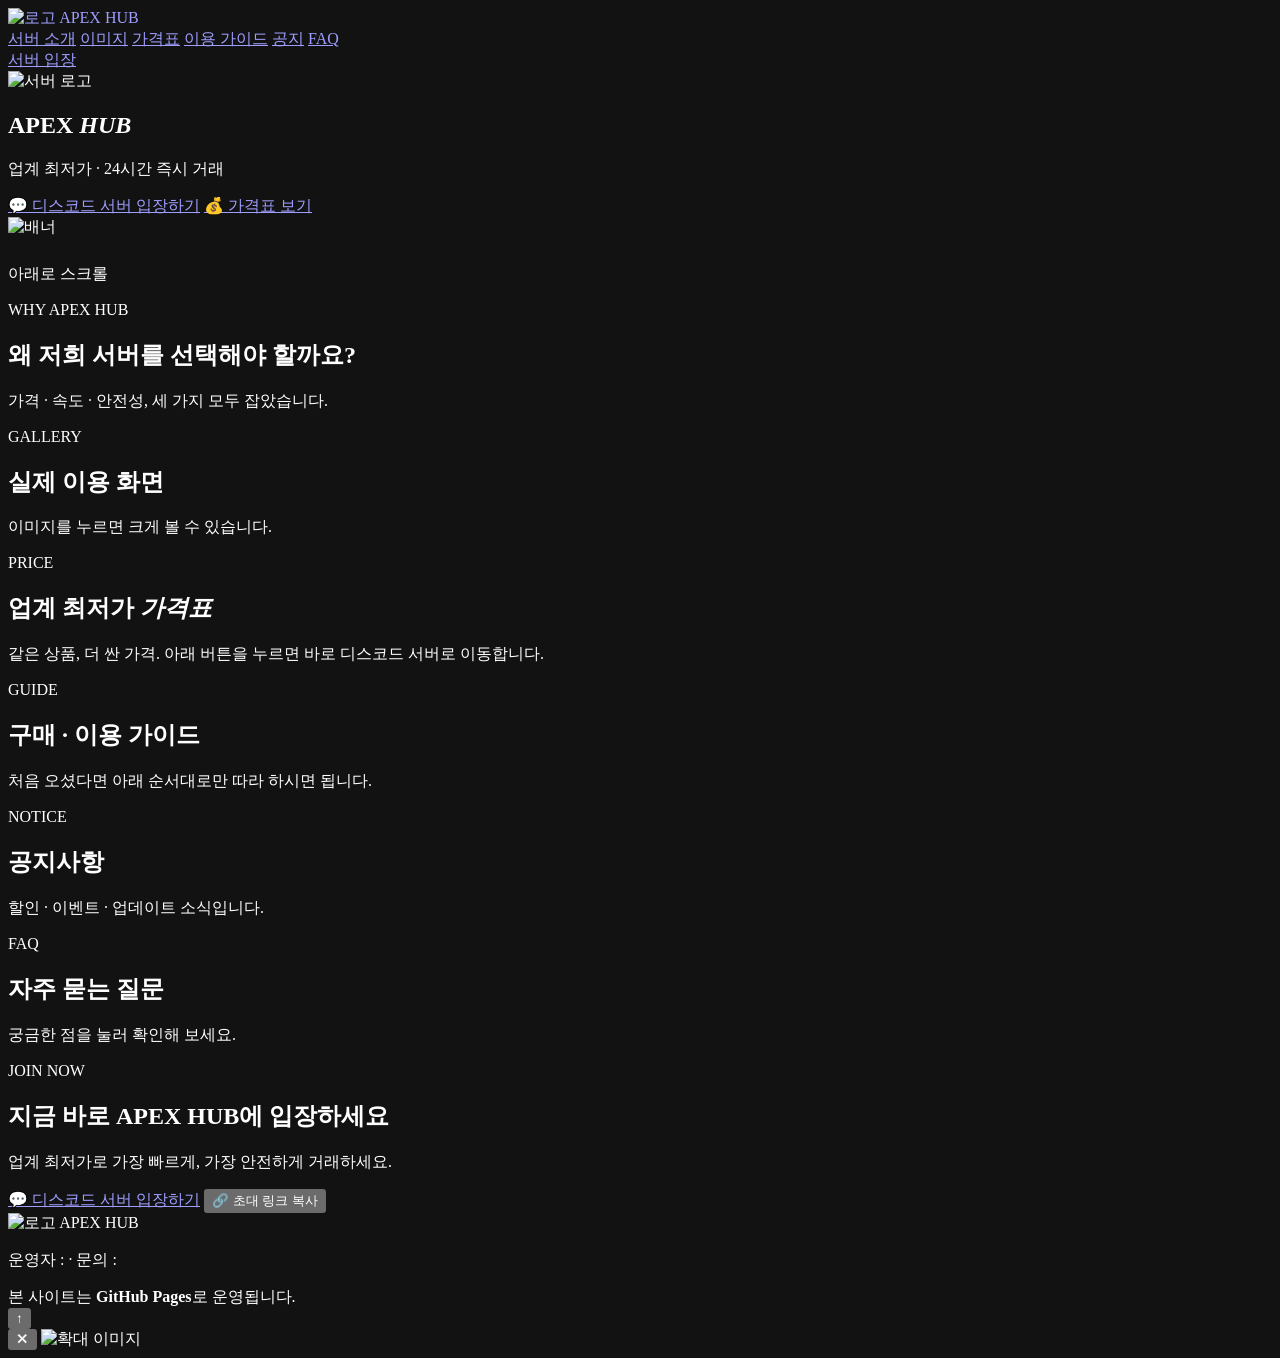
==== index.html @ 1a8aa06e "Add files via upload" ====
<!DOCTYPE html>
<html lang="ko">
<head>
<meta charset="UTF-8">
<meta name="viewport" content="width=device-width, initial-scale=1">
<title>APEX HUB | 업계 최저가 디스코드 서버</title>
<meta name="description" content="각종 게임 재화 · 난코 대전장 · OTT 판매. 업계 최저가, 24시간 즉시 거래. 지금 디스코드 서버로 입장하세요.">
<meta name="theme-color" content="#04050a">
<meta name="color-scheme" content="dark">

<!-- 카카오톡 / 디스코드 등에 링크를 붙였을 때 보이는 미리보기 -->
<meta property="og:type" content="website">
<meta property="og:title" content="APEX HUB | 업계 최저가 디스코드 서버">
<meta property="og:description" content="각종 게임 재화 · 난코 대전장 · OTT 판매. 업계 최저가, 24시간 즉시 거래.">
<meta property="og:image" content="assets/images/banner.svg">
<meta name="twitter:card" content="summary_large_image">

<link rel="icon" href="assets/images/logo.svg" type="image/svg+xml">

<!-- 한글 폰트 (Pretendard) + 숫자용 폰트 (Outfit) -->
<link rel="stylesheet" href="https://cdn.jsdelivr.net/gh/orioncactus/pretendard@v1.3.9/dist/web/variable/pretendardvariable-dynamic-subset.min.css">
<link rel="preconnect" href="https://fonts.googleapis.com">
<link rel="preconnect" href="https://fonts.gstatic.com" crossorigin>
<link href="https://fonts.googleapis.com/css2?family=Outfit:wght@300;400;600;800;900&display=swap" rel="stylesheet">

<link rel="stylesheet" href="assets/css/style.css">
</head>
<body>

<!-- 스크롤 진행 바 -->
<div id="progress"></div>

<!-- ── 상단 내비게이션 ───────────────────────────────────────────────── -->
<header class="nav">
  <div class="wrap nav__inner">
    <a class="nav__logo" href="#home" style="text-decoration:none">
      <img data-brand-logo src="assets/images/logo.svg" alt="로고">
      <span data-brand-name>APEX HUB</span>
    </a>
    <nav class="nav__links">
      <a href="#about">서버 소개</a>
      <a href="#gallery">이미지</a>
      <a href="#price">가격표</a>
      <a href="#guide">이용 가이드</a>
      <a href="#notice">공지</a>
      <a href="#faq">FAQ</a>
    </nav>
    <a class="btn btn--primary nav__cta" data-invite href="#">서버 입장</a>
  </div>
</header>

<!-- ── HERO ─────────────────────────────────────────────────────────── -->
<section class="hero" id="home" data-hero>
  <div class="wrap">
    <img class="hero__logo" data-brand-logo src="assets/images/logo.svg" alt="서버 로고">

    <h1 data-hero-title>APEX <em>HUB</em></h1>
    <p class="hero__tag" data-hero-tag>업계 최저가 · 24시간 즉시 거래</p>
    <p class="hero__desc" data-hero-desc></p>

    <div class="hero__actions">
      <a class="btn btn--primary btn--lg" data-invite href="#">💬 디스코드 서버 입장하기</a>
      <a class="btn btn--ghost btn--lg" href="#price">💰 가격표 보기</a>
    </div>

    <div class="hero__meta" data-hero-meta></div>

    <div class="hero__banner" data-hero-banner>
      <img src="assets/images/banner.svg" alt="배너">
    </div>

    <div class="wrap" data-hero-widget style="margin-top:26px"></div>

    <p class="scroll-hint">아래로 스크롤<span></span></p>
  </div>
</section>

<!-- ── 통계 ─────────────────────────────────────────────────────────── -->
<section style="padding-top:0">
  <div class="wrap">
    <div class="stats" data-stats></div>
  </div>
</section>

<!-- ── 서버 소개 / 자랑거리 ──────────────────────────────────────────── -->
<section id="about">
  <div class="wrap">
    <div class="sec-head sec-head--center reveal">
      <span class="eyebrow">WHY APEX HUB</span>
      <h2 class="sec-title">왜 저희 서버를 선택해야 할까요?</h2>
      <p class="sec-sub">가격 · 속도 · 안전성, 세 가지 모두 잡았습니다.</p>
    </div>
    <div class="grid-3" data-features></div>
  </div>
</section>

<!-- ── 이미지 갤러리 ────────────────────────────────────────────────── -->
<section id="gallery">
  <div class="wrap">
    <div class="sec-head sec-head--center reveal">
      <span class="eyebrow">GALLERY</span>
      <h2 class="sec-title">실제 이용 화면</h2>
      <p class="sec-sub">이미지를 누르면 크게 볼 수 있습니다.</p>
    </div>
    <div class="gallery" data-gallery></div>
  </div>
</section>

<!-- ── 가격표 ───────────────────────────────────────────────────────── -->
<section id="price">
  <div class="wrap">
    <div class="sec-head sec-head--center reveal">
      <span class="eyebrow">PRICE</span>
      <h2 class="sec-title">업계 최저가 <em>가격표</em></h2>
      <p class="sec-sub">같은 상품, 더 싼 가격. 아래 버튼을 누르면 바로 디스코드 서버로 이동합니다.</p>
    </div>
    <div class="price-grid" data-pricing></div>
    <p class="price-note" data-price-note></p>
  </div>
</section>

<!-- ── 이용 가이드 ──────────────────────────────────────────────────── -->
<section id="guide">
  <div class="wrap">
    <div class="sec-head sec-head--center reveal">
      <span class="eyebrow">GUIDE</span>
      <h2 class="sec-title">구매 · 이용 가이드</h2>
      <p class="sec-sub">처음 오셨다면 아래 순서대로만 따라 하시면 됩니다.</p>
    </div>
    <div class="timeline" data-guide></div>
  </div>
</section>

<!-- ── 공지사항 ─────────────────────────────────────────────────────── -->
<section id="notice">
  <div class="wrap">
    <div class="sec-head reveal">
      <span class="eyebrow">NOTICE</span>
      <h2 class="sec-title">공지사항</h2>
      <p class="sec-sub">할인 · 이벤트 · 업데이트 소식입니다.</p>
    </div>
    <div class="notice-list" data-notices></div>
  </div>
</section>

<!-- ── FAQ ──────────────────────────────────────────────────────────── -->
<section id="faq">
  <div class="wrap">
    <div class="sec-head sec-head--center reveal">
      <span class="eyebrow">FAQ</span>
      <h2 class="sec-title">자주 묻는 질문</h2>
      <p class="sec-sub">궁금한 점을 눌러 확인해 보세요.</p>
    </div>
    <div class="faq" data-faq style="max-width:840px;margin:0 auto"></div>
  </div>
</section>

<!-- ── 마지막 CTA ───────────────────────────────────────────────────── -->
<section style="padding-top:0">
  <div class="wrap">
    <div class="cta reveal">
      <span class="eyebrow">JOIN NOW</span>
      <h2>지금 바로 APEX HUB에 입장하세요</h2>
      <p>업계 최저가로 가장 빠르게, 가장 안전하게 거래하세요.</p>
      <div class="cta__actions">
        <a class="btn btn--primary btn--lg" data-invite href="#">💬 디스코드 서버 입장하기</a>
        <button class="btn btn--ghost btn--lg" type="button" data-copy-invite>🔗 초대 링크 복사</button>
      </div>
    </div>
  </div>
</section>

<!-- ── 푸터 ─────────────────────────────────────────────────────────── -->
<footer class="footer">
  <div class="wrap">
    <div class="footer__top">
      <div>
        <div class="footer__brand">
          <img data-brand-logo src="assets/images/logo.svg" alt="로고">
          <span data-foot-name>APEX HUB</span>
        </div>
        <p class="footer__desc" data-foot-desc></p>
        <p class="footer__desc" style="margin-top:10px">
          운영자 : <span data-foot-owner></span> · 문의 : <span data-foot-contact></span>
        </p>
      </div>
      <div class="footer__links" data-foot-links></div>
    </div>
    <div class="footer__bottom">
      <span data-foot-copy></span>
      <span>본 사이트는 <b>GitHub Pages</b>로 운영됩니다.</span>
    </div>
  </div>
</footer>

<!-- 맨 위로 -->
<button id="toTop" type="button" aria-label="맨 위로">↑</button>

<!-- 이미지 확대 -->
<div class="lightbox" id="lightbox">
  <button class="lightbox__close" type="button" aria-label="닫기">✕</button>
  <img src="" alt="확대 이미지">
</div>

<!-- 설정 파일 → 렌더링 스크립트 순서로 로드 (순서 중요!) -->
<script src="config.js"></script>
<script src="assets/js/app.js"></script>

</body>
</html>
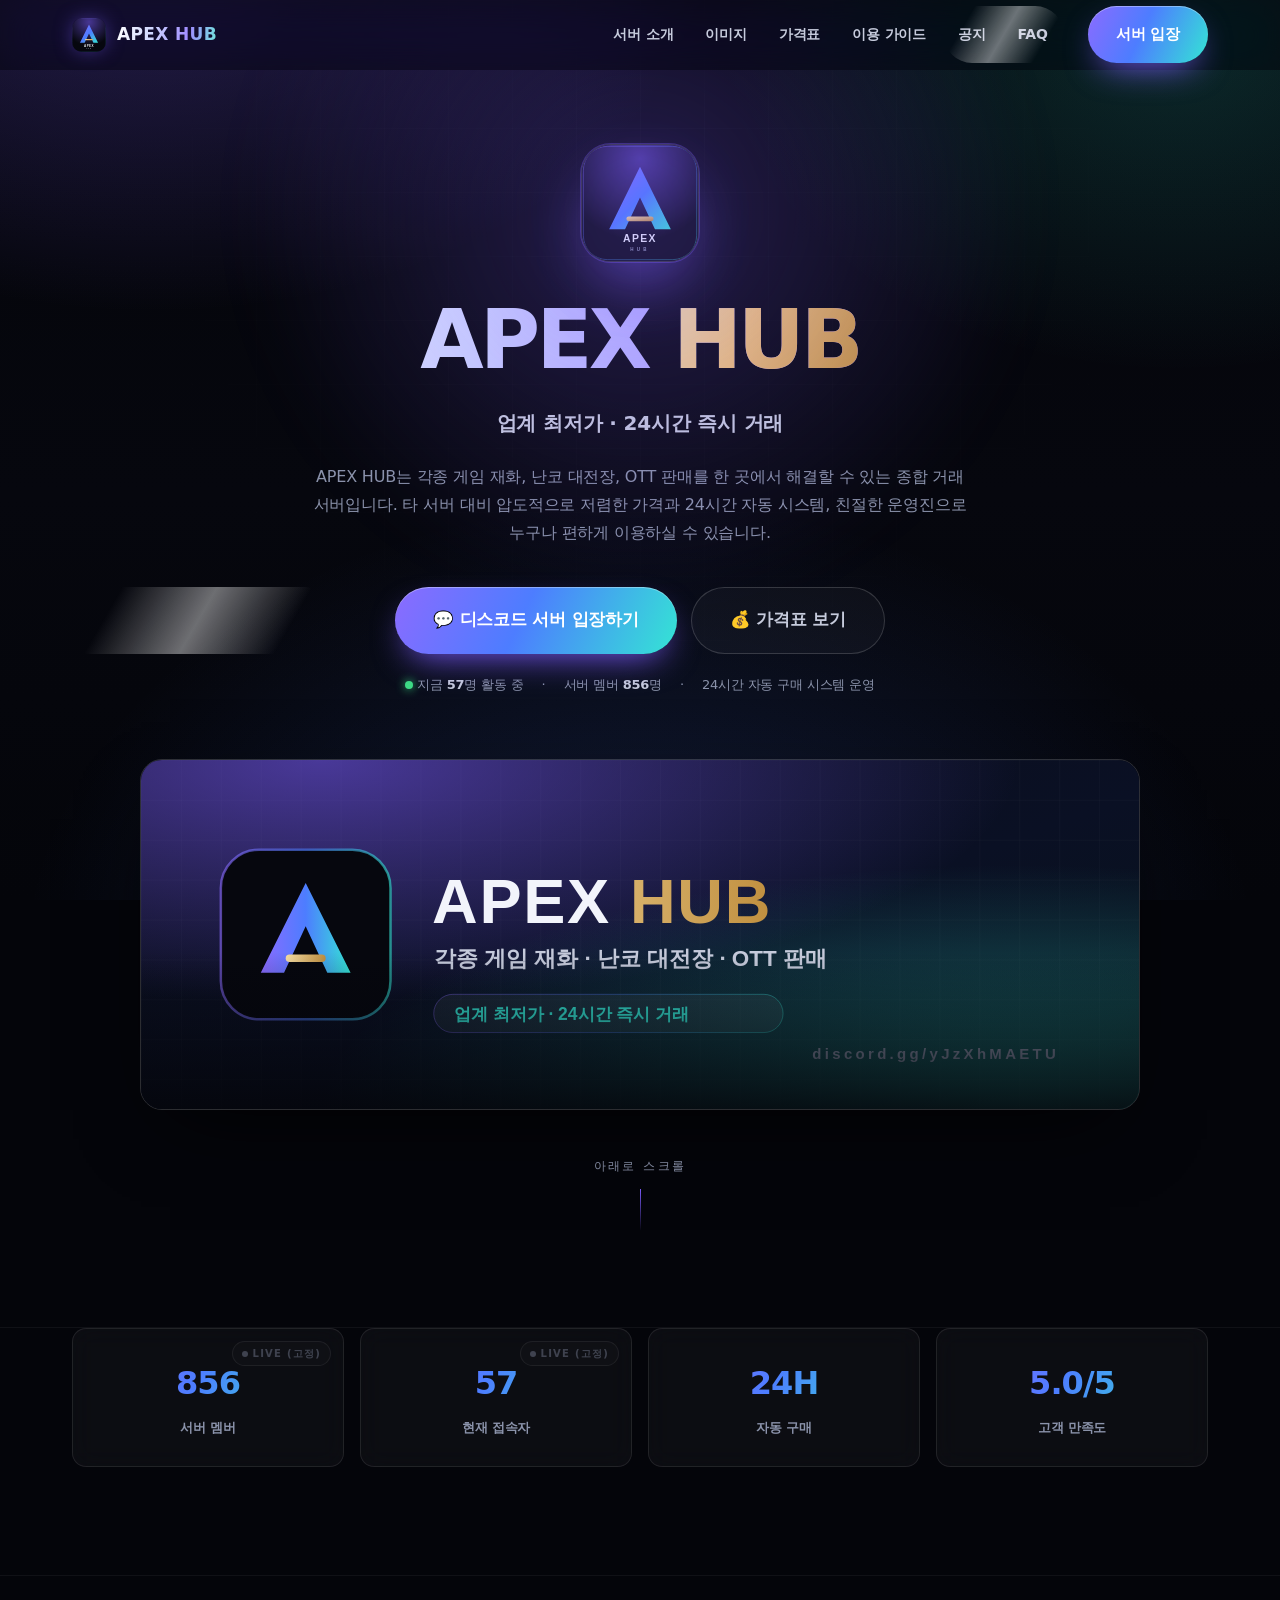
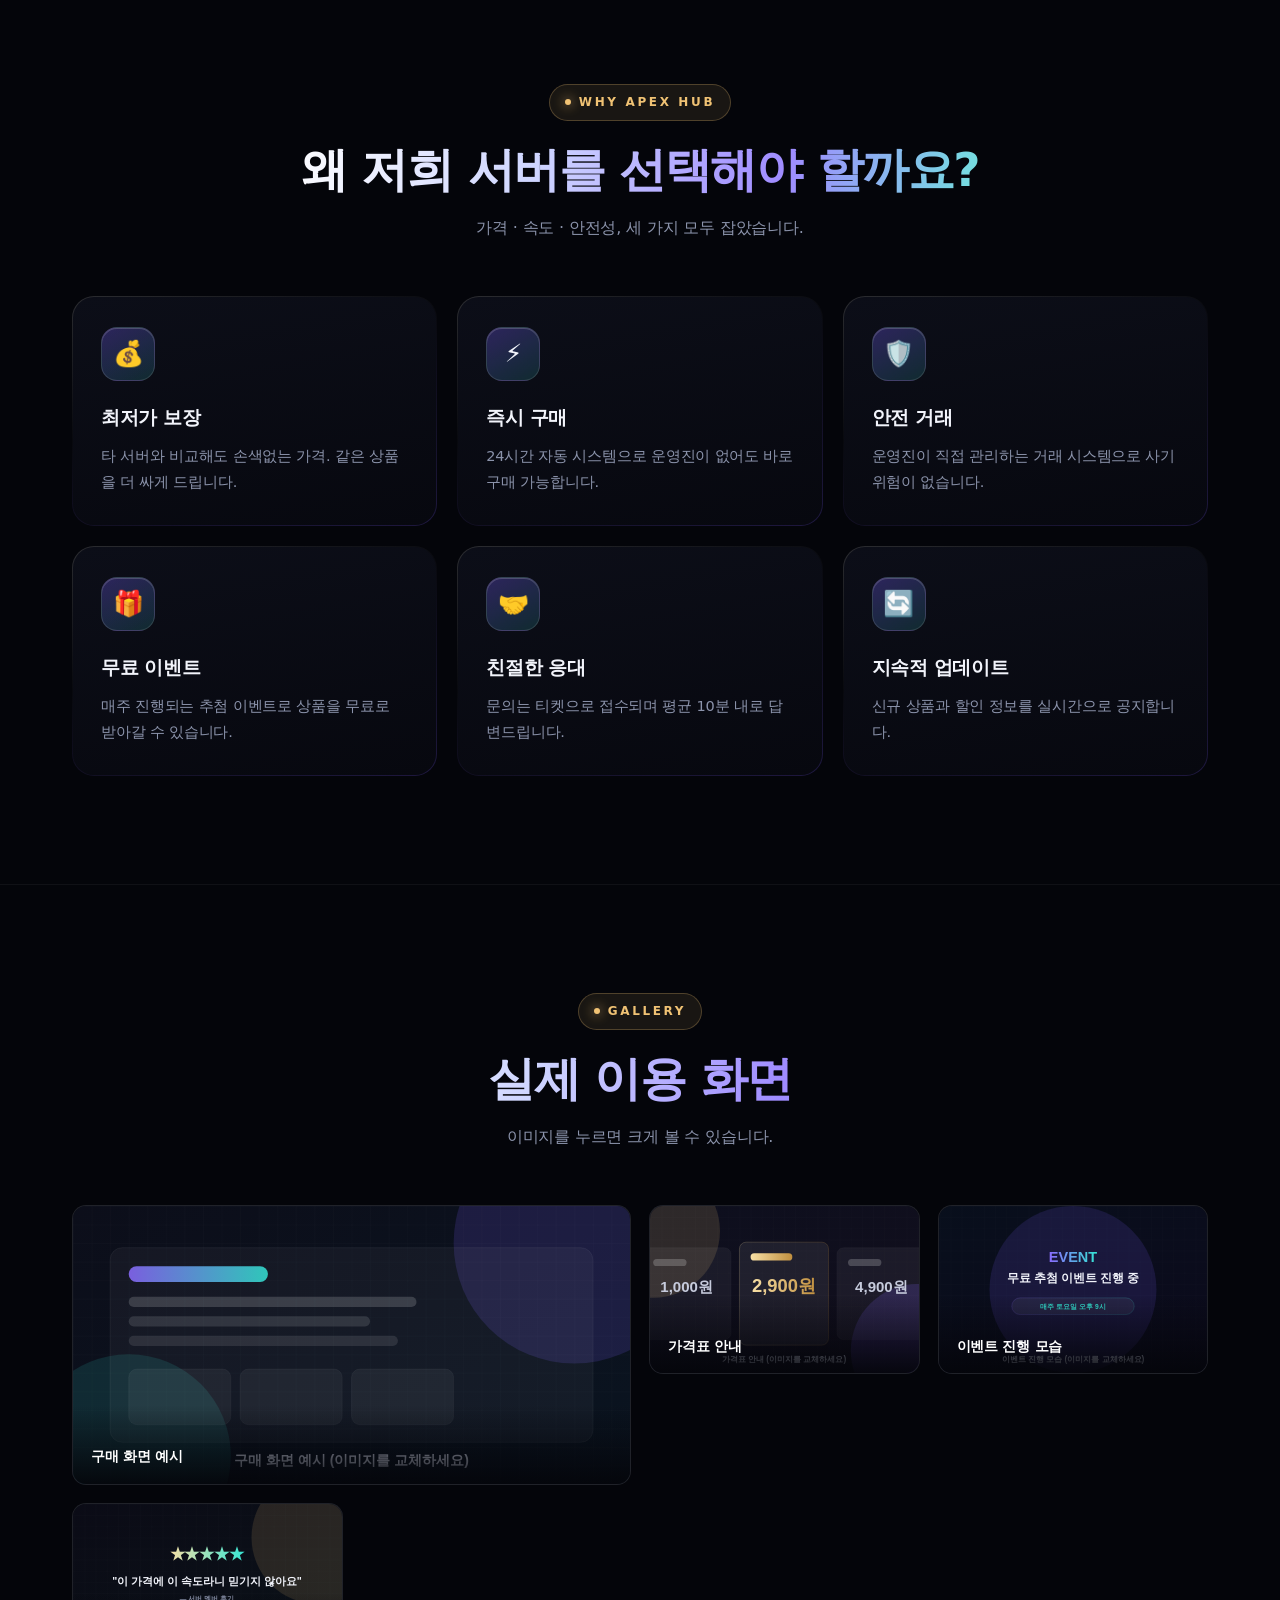
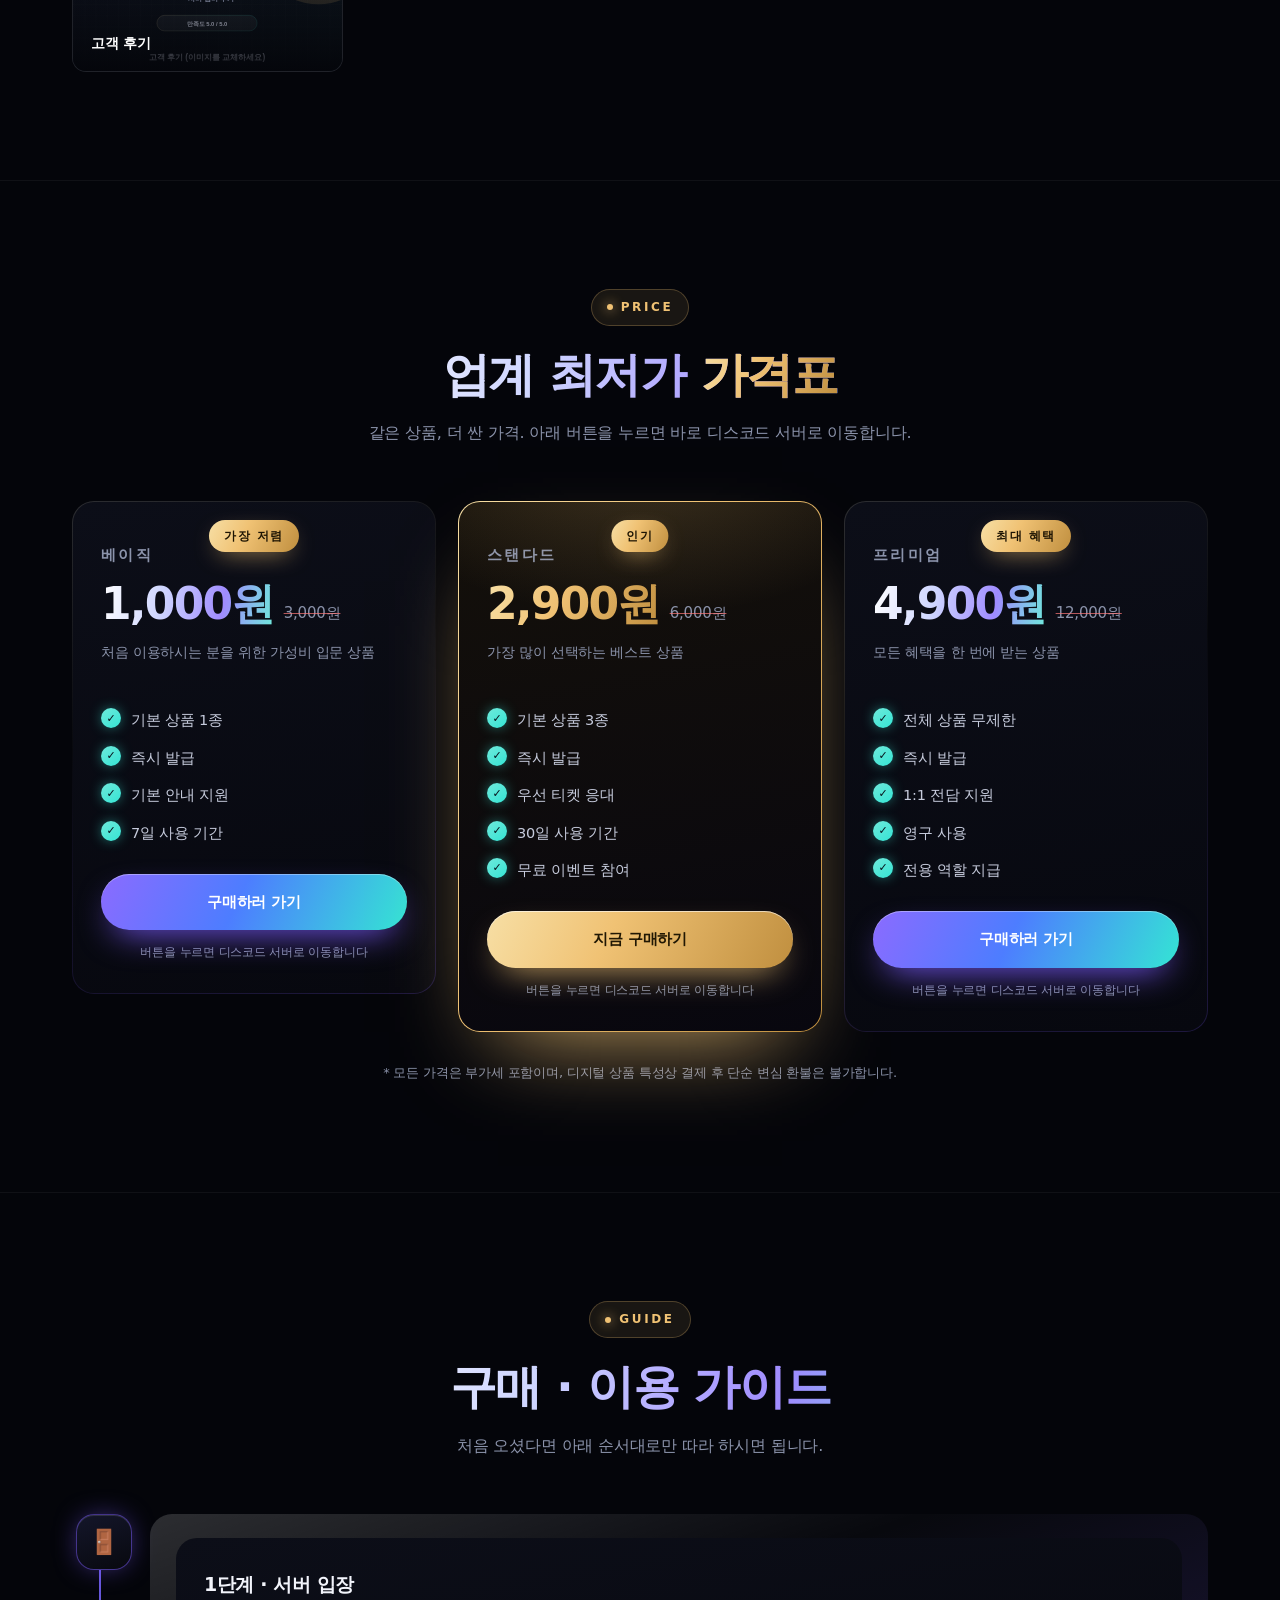
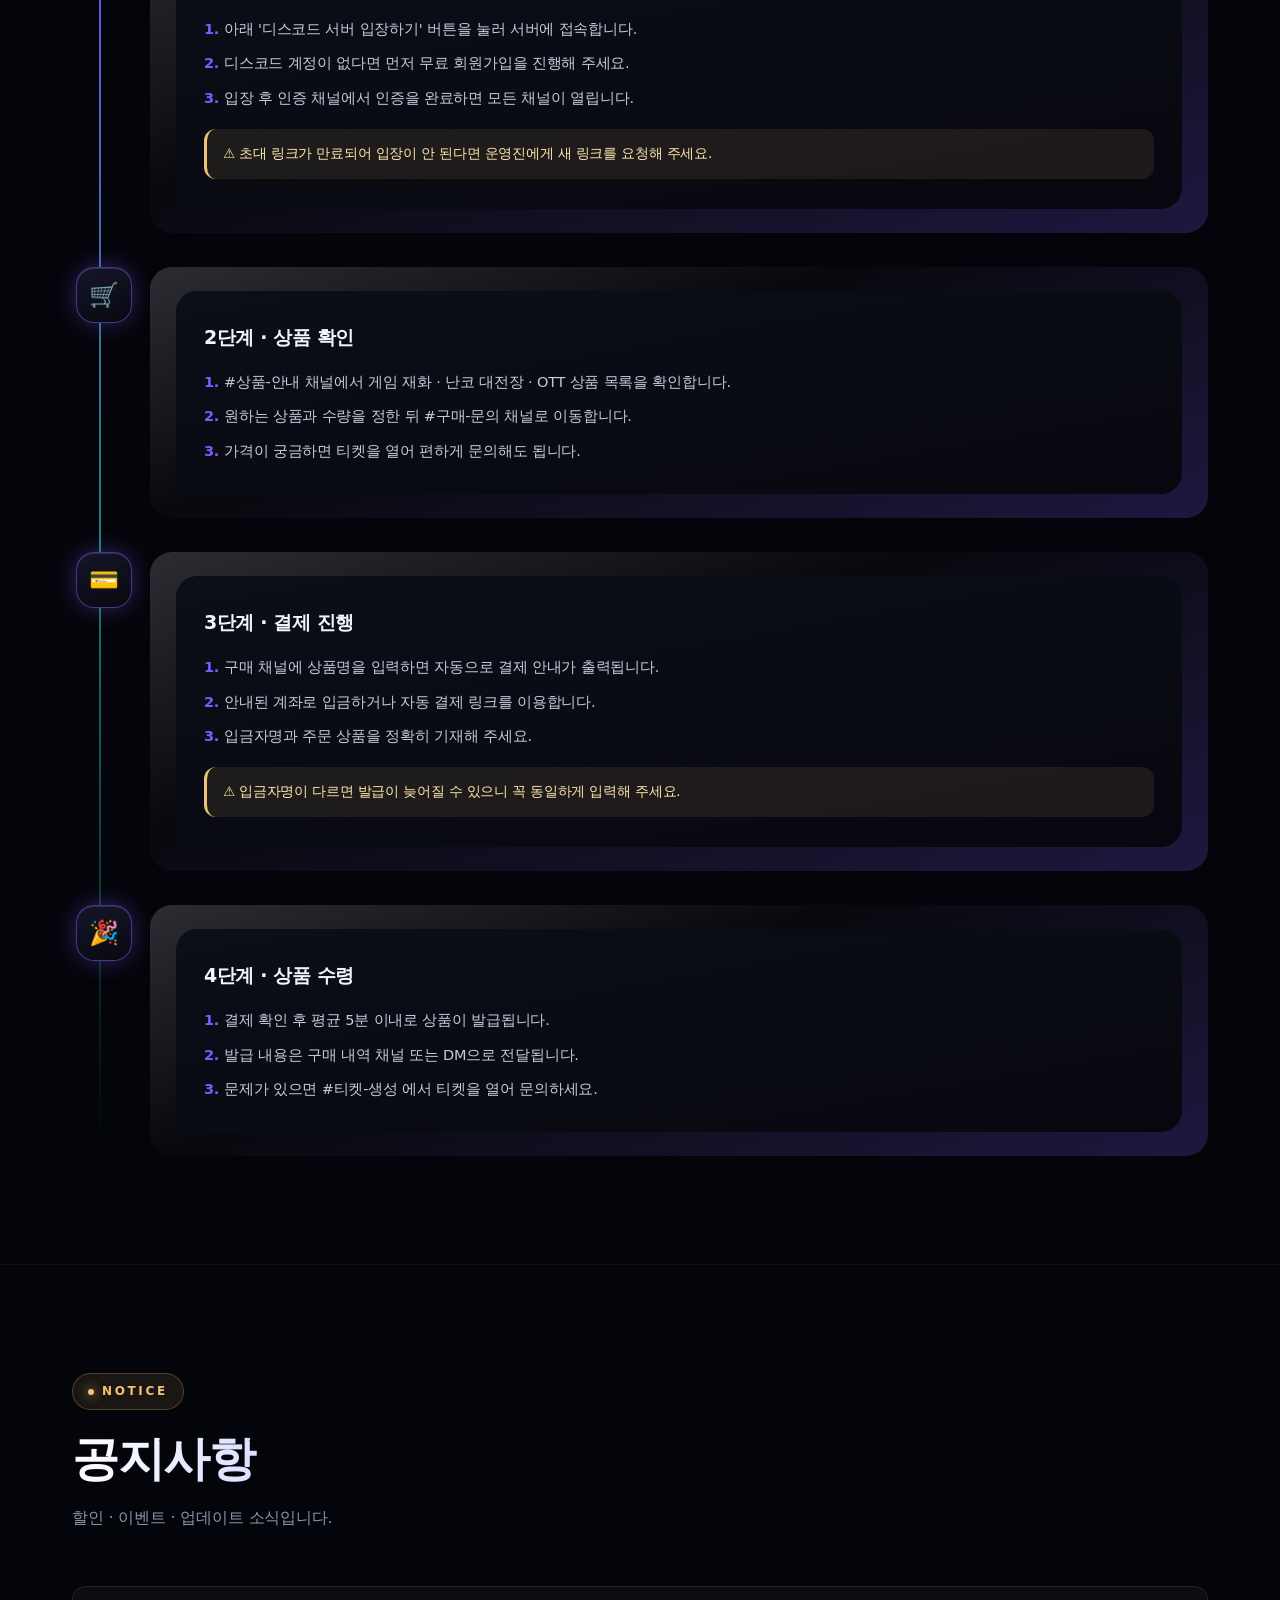
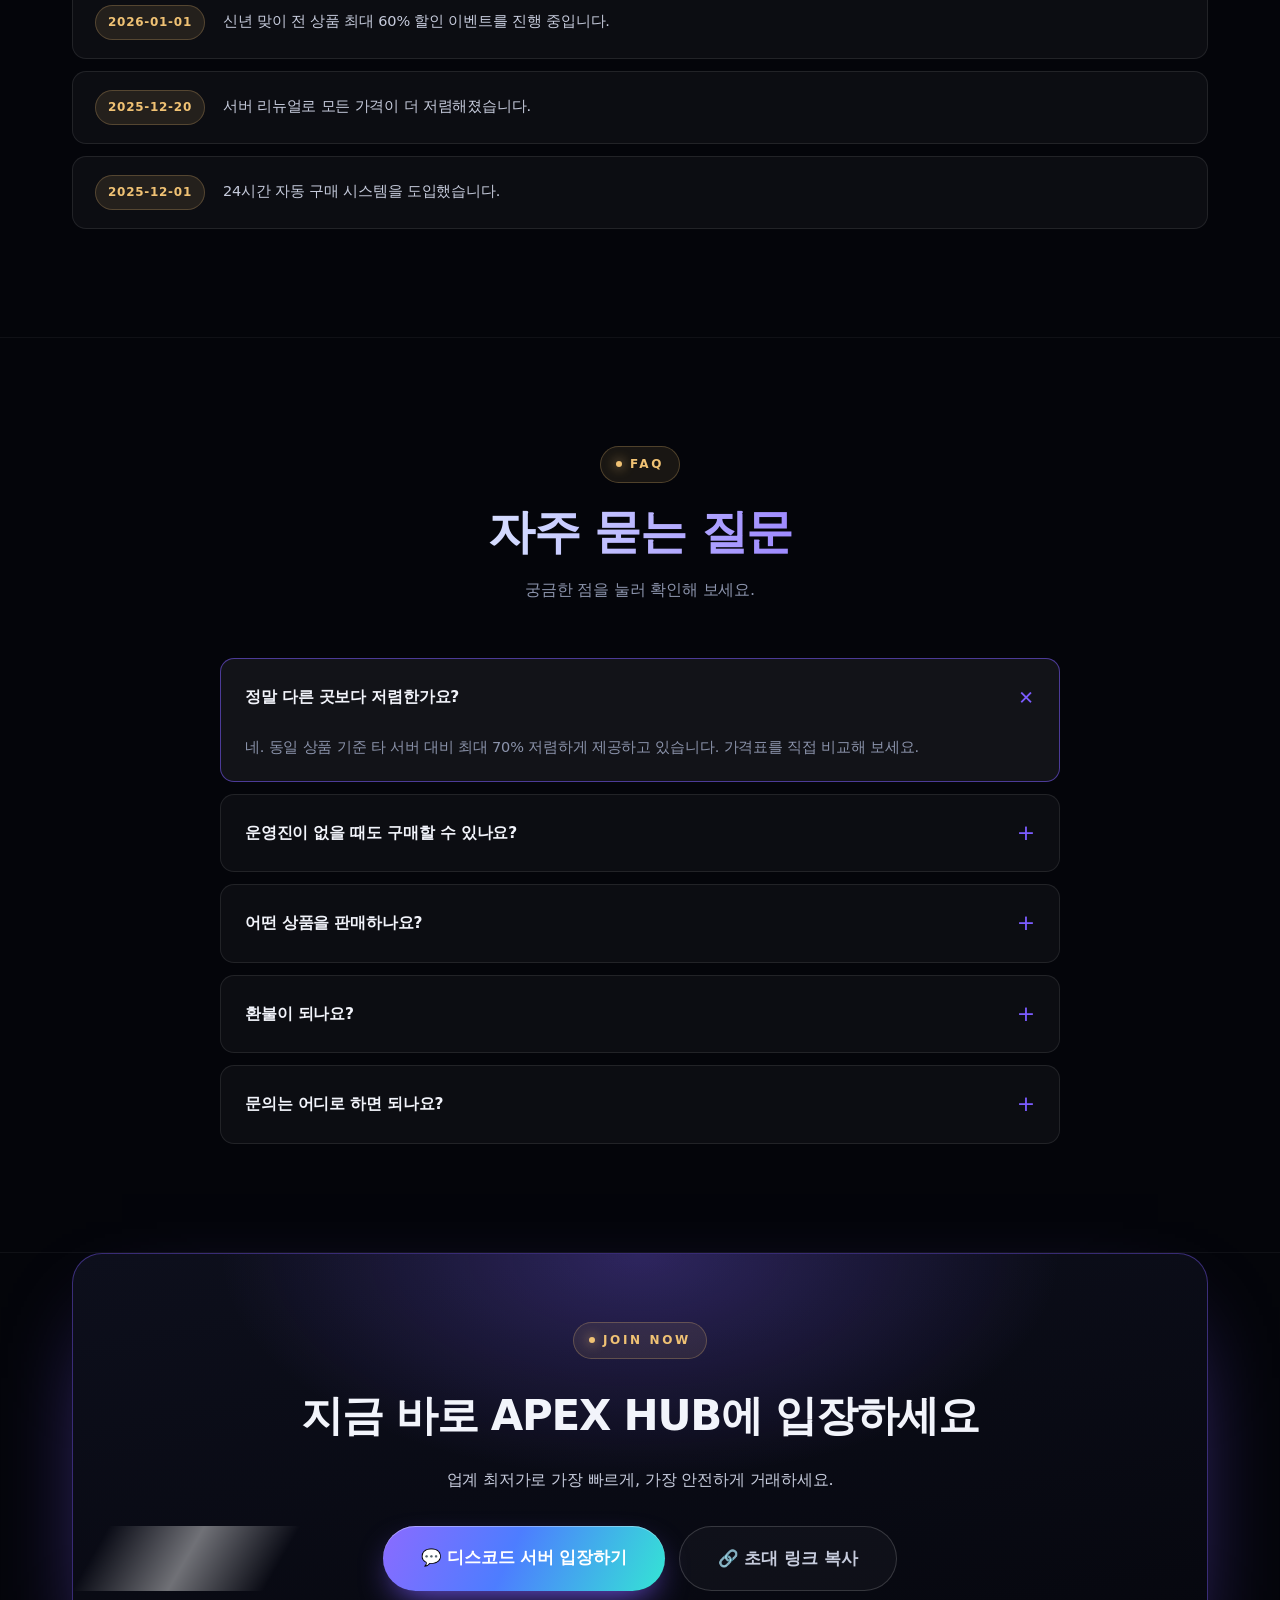
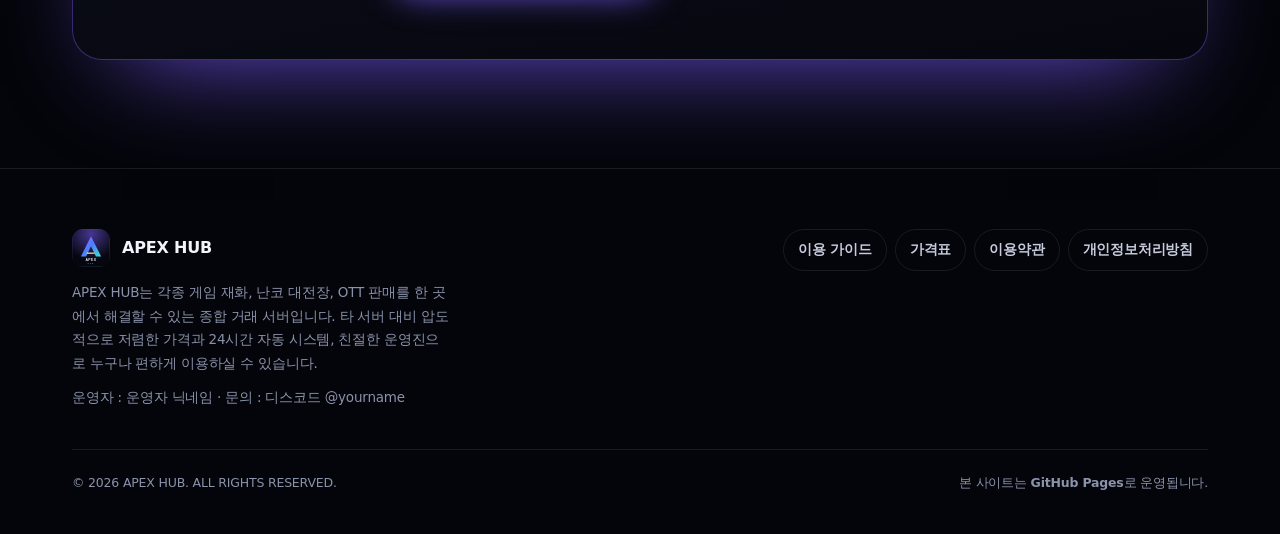
==== commit fdda2d9c: "사이트 전체 재업로드 (assets 폴더 포함)" ====
--- a/index.html
+++ b/index.html
@@ -1,210 +1,245 @@
-<!DOCTYPE html>
-<html lang="ko">
-<head>
-<meta charset="UTF-8">
-<meta name="viewport" content="width=device-width, initial-scale=1">
-<title>APEX HUB | 업계 최저가 디스코드 서버</title>
-<meta name="description" content="각종 게임 재화 · 난코 대전장 · OTT 판매. 업계 최저가, 24시간 즉시 거래. 지금 디스코드 서버로 입장하세요.">
-<meta name="theme-color" content="#04050a">
-<meta name="color-scheme" content="dark">
-
-<!-- 카카오톡 / 디스코드 등에 링크를 붙였을 때 보이는 미리보기 -->
-<meta property="og:type" content="website">
-<meta property="og:title" content="APEX HUB | 업계 최저가 디스코드 서버">
-<meta property="og:description" content="각종 게임 재화 · 난코 대전장 · OTT 판매. 업계 최저가, 24시간 즉시 거래.">
-<meta property="og:image" content="assets/images/banner.svg">
-<meta name="twitter:card" content="summary_large_image">
-
-<link rel="icon" href="assets/images/logo.svg" type="image/svg+xml">
-
-<!-- 한글 폰트 (Pretendard) + 숫자용 폰트 (Outfit) -->
-<link rel="stylesheet" href="https://cdn.jsdelivr.net/gh/orioncactus/pretendard@v1.3.9/dist/web/variable/pretendardvariable-dynamic-subset.min.css">
-<link rel="preconnect" href="https://fonts.googleapis.com">
-<link rel="preconnect" href="https://fonts.gstatic.com" crossorigin>
-<link href="https://fonts.googleapis.com/css2?family=Outfit:wght@300;400;600;800;900&display=swap" rel="stylesheet">
-
-<link rel="stylesheet" href="assets/css/style.css">
-</head>
-<body>
-
-<!-- 스크롤 진행 바 -->
-<div id="progress"></div>
-
-<!-- ── 상단 내비게이션 ───────────────────────────────────────────────── -->
-<header class="nav">
-  <div class="wrap nav__inner">
-    <a class="nav__logo" href="#home" style="text-decoration:none">
-      <img data-brand-logo src="assets/images/logo.svg" alt="로고">
-      <span data-brand-name>APEX HUB</span>
-    </a>
-    <nav class="nav__links">
-      <a href="#about">서버 소개</a>
-      <a href="#gallery">이미지</a>
-      <a href="#price">가격표</a>
-      <a href="#guide">이용 가이드</a>
-      <a href="#notice">공지</a>
-      <a href="#faq">FAQ</a>
-    </nav>
-    <a class="btn btn--primary nav__cta" data-invite href="#">서버 입장</a>
-  </div>
-</header>
-
-<!-- ── HERO ─────────────────────────────────────────────────────────── -->
-<section class="hero" id="home" data-hero>
-  <div class="wrap">
-    <img class="hero__logo" data-brand-logo src="assets/images/logo.svg" alt="서버 로고">
-
-    <h1 data-hero-title>APEX <em>HUB</em></h1>
-    <p class="hero__tag" data-hero-tag>업계 최저가 · 24시간 즉시 거래</p>
-    <p class="hero__desc" data-hero-desc></p>
-
-    <div class="hero__actions">
-      <a class="btn btn--primary btn--lg" data-invite href="#">💬 디스코드 서버 입장하기</a>
-      <a class="btn btn--ghost btn--lg" href="#price">💰 가격표 보기</a>
-    </div>
-
-    <div class="hero__meta" data-hero-meta></div>
-
-    <div class="hero__banner" data-hero-banner>
-      <img src="assets/images/banner.svg" alt="배너">
-    </div>
-
-    <div class="wrap" data-hero-widget style="margin-top:26px"></div>
-
-    <p class="scroll-hint">아래로 스크롤<span></span></p>
-  </div>
-</section>
-
-<!-- ── 통계 ─────────────────────────────────────────────────────────── -->
-<section style="padding-top:0">
-  <div class="wrap">
-    <div class="stats" data-stats></div>
-  </div>
-</section>
-
-<!-- ── 서버 소개 / 자랑거리 ──────────────────────────────────────────── -->
-<section id="about">
-  <div class="wrap">
-    <div class="sec-head sec-head--center reveal">
-      <span class="eyebrow">WHY APEX HUB</span>
-      <h2 class="sec-title">왜 저희 서버를 선택해야 할까요?</h2>
-      <p class="sec-sub">가격 · 속도 · 안전성, 세 가지 모두 잡았습니다.</p>
-    </div>
-    <div class="grid-3" data-features></div>
-  </div>
-</section>
-
-<!-- ── 이미지 갤러리 ────────────────────────────────────────────────── -->
-<section id="gallery">
-  <div class="wrap">
-    <div class="sec-head sec-head--center reveal">
-      <span class="eyebrow">GALLERY</span>
-      <h2 class="sec-title">실제 이용 화면</h2>
-      <p class="sec-sub">이미지를 누르면 크게 볼 수 있습니다.</p>
-    </div>
-    <div class="gallery" data-gallery></div>
-  </div>
-</section>
-
-<!-- ── 가격표 ───────────────────────────────────────────────────────── -->
-<section id="price">
-  <div class="wrap">
-    <div class="sec-head sec-head--center reveal">
-      <span class="eyebrow">PRICE</span>
-      <h2 class="sec-title">업계 최저가 <em>가격표</em></h2>
-      <p class="sec-sub">같은 상품, 더 싼 가격. 아래 버튼을 누르면 바로 디스코드 서버로 이동합니다.</p>
-    </div>
-    <div class="price-grid" data-pricing></div>
-    <p class="price-note" data-price-note></p>
-  </div>
-</section>
-
-<!-- ── 이용 가이드 ──────────────────────────────────────────────────── -->
-<section id="guide">
-  <div class="wrap">
-    <div class="sec-head sec-head--center reveal">
-      <span class="eyebrow">GUIDE</span>
-      <h2 class="sec-title">구매 · 이용 가이드</h2>
-      <p class="sec-sub">처음 오셨다면 아래 순서대로만 따라 하시면 됩니다.</p>
-    </div>
-    <div class="timeline" data-guide></div>
-  </div>
-</section>
-
-<!-- ── 공지사항 ─────────────────────────────────────────────────────── -->
-<section id="notice">
-  <div class="wrap">
-    <div class="sec-head reveal">
-      <span class="eyebrow">NOTICE</span>
-      <h2 class="sec-title">공지사항</h2>
-      <p class="sec-sub">할인 · 이벤트 · 업데이트 소식입니다.</p>
-    </div>
-    <div class="notice-list" data-notices></div>
-  </div>
-</section>
-
-<!-- ── FAQ ──────────────────────────────────────────────────────────── -->
-<section id="faq">
-  <div class="wrap">
-    <div class="sec-head sec-head--center reveal">
-      <span class="eyebrow">FAQ</span>
-      <h2 class="sec-title">자주 묻는 질문</h2>
-      <p class="sec-sub">궁금한 점을 눌러 확인해 보세요.</p>
-    </div>
-    <div class="faq" data-faq style="max-width:840px;margin:0 auto"></div>
-  </div>
-</section>
-
-<!-- ── 마지막 CTA ───────────────────────────────────────────────────── -->
-<section style="padding-top:0">
-  <div class="wrap">
-    <div class="cta reveal">
-      <span class="eyebrow">JOIN NOW</span>
-      <h2>지금 바로 APEX HUB에 입장하세요</h2>
-      <p>업계 최저가로 가장 빠르게, 가장 안전하게 거래하세요.</p>
-      <div class="cta__actions">
-        <a class="btn btn--primary btn--lg" data-invite href="#">💬 디스코드 서버 입장하기</a>
-        <button class="btn btn--ghost btn--lg" type="button" data-copy-invite>🔗 초대 링크 복사</button>
-      </div>
-    </div>
-  </div>
-</section>
-
-<!-- ── 푸터 ─────────────────────────────────────────────────────────── -->
-<footer class="footer">
-  <div class="wrap">
-    <div class="footer__top">
-      <div>
-        <div class="footer__brand">
-          <img data-brand-logo src="assets/images/logo.svg" alt="로고">
-          <span data-foot-name>APEX HUB</span>
-        </div>
-        <p class="footer__desc" data-foot-desc></p>
-        <p class="footer__desc" style="margin-top:10px">
-          운영자 : <span data-foot-owner></span> · 문의 : <span data-foot-contact></span>
-        </p>
-      </div>
-      <div class="footer__links" data-foot-links></div>
-    </div>
-    <div class="footer__bottom">
-      <span data-foot-copy></span>
-      <span>본 사이트는 <b>GitHub Pages</b>로 운영됩니다.</span>
-    </div>
-  </div>
-</footer>
-
-<!-- 맨 위로 -->
-<button id="toTop" type="button" aria-label="맨 위로">↑</button>
-
-<!-- 이미지 확대 -->
-<div class="lightbox" id="lightbox">
-  <button class="lightbox__close" type="button" aria-label="닫기">✕</button>
-  <img src="" alt="확대 이미지">
-</div>
-
-<!-- 설정 파일 → 렌더링 스크립트 순서로 로드 (순서 중요!) -->
-<script src="config.js"></script>
-<script src="assets/js/app.js"></script>
-
-</body>
-</html>
+<!DOCTYPE html>
+<html lang="ko">
+<head>
+<meta charset="UTF-8">
+<meta name="viewport" content="width=device-width, initial-scale=1">
+<title>APEX HUB | 업계 최저가 디스코드 서버</title>
+<meta name="description" content="각종 게임 재화 · 난코 대전장 · OTT 판매. 업계 최저가, 24시간 즉시 거래. 지금 디스코드 서버로 입장하세요.">
+<meta name="theme-color" content="#04050a">
+<meta name="color-scheme" content="dark">
+
+<!-- 카카오톡 / 디스코드 등에 링크를 붙였을 때 보이는 미리보기 -->
+<meta property="og:type" content="website">
+<meta property="og:title" content="APEX HUB | 업계 최저가 디스코드 서버">
+<meta property="og:description" content="각종 게임 재화 · 난코 대전장 · OTT 판매. 업계 최저가, 24시간 즉시 거래.">
+<meta property="og:image" content="assets/images/banner.svg">
+<meta name="twitter:card" content="summary_large_image">
+
+<link rel="icon" href="assets/images/logo.svg" type="image/svg+xml">
+
+<!-- 한글 폰트 (Pretendard) + 숫자용 폰트 (Outfit) -->
+<link rel="stylesheet" href="https://cdn.jsdelivr.net/gh/orioncactus/pretendard@v1.3.9/dist/web/variable/pretendardvariable-dynamic-subset.min.css">
+<link rel="preconnect" href="https://fonts.googleapis.com">
+<link rel="preconnect" href="https://fonts.gstatic.com" crossorigin>
+<link href="https://fonts.googleapis.com/css2?family=Outfit:wght@300;400;600;800;900&display=swap" rel="stylesheet">
+
+<link rel="stylesheet" href="assets/css/style.css">
+</head>
+<body>
+
+<!-- 스크롤 진행 바 -->
+<div id="progress"></div>
+
+<!-- ── 상단 내비게이션 ───────────────────────────────────────────────── -->
+<header class="nav">
+  <div class="wrap nav__inner">
+    <a class="nav__logo" href="#home" style="text-decoration:none">
+      <img data-brand-logo src="assets/images/logo.svg" alt="로고">
+      <span data-brand-name>APEX HUB</span>
+    </a>
+    <nav class="nav__links">
+      <a href="#about">서버 소개</a>
+      <a href="#gallery">이미지</a>
+      <a href="#price">가격표</a>
+      <a href="#guide">이용 가이드</a>
+      <a href="#notice">공지</a>
+      <a href="#faq">FAQ</a>
+    </nav>
+    <a class="btn btn--primary nav__cta" data-invite href="#">서버 입장</a>
+  </div>
+</header>
+
+<!-- ── HERO ─────────────────────────────────────────────────────────── -->
+<section class="hero" id="home" data-hero>
+  <div class="wrap">
+    <img class="hero__logo" data-brand-logo src="assets/images/logo.svg" alt="서버 로고">
+
+    <h1 data-hero-title>APEX <em>HUB</em></h1>
+    <p class="hero__tag" data-hero-tag>업계 최저가 · 24시간 즉시 거래</p>
+    <p class="hero__desc" data-hero-desc></p>
+
+    <div class="hero__actions">
+      <a class="btn btn--primary btn--lg" data-invite href="#">💬 디스코드 서버 입장하기</a>
+      <a class="btn btn--ghost btn--lg" href="#price">💰 가격표 보기</a>
+    </div>
+
+    <div class="hero__meta" data-hero-meta></div>
+
+    <div class="hero__banner" data-hero-banner>
+      <img src="assets/images/banner.svg" alt="배너">
+    </div>
+
+    <div class="wrap" data-hero-widget style="margin-top:26px"></div>
+
+    <p class="scroll-hint">아래로 스크롤<span></span></p>
+  </div>
+</section>
+
+<!-- ── 통계 ─────────────────────────────────────────────────────────── -->
+<section style="padding-top:0">
+  <div class="wrap">
+    <div class="stats" data-stats></div>
+  </div>
+</section>
+
+<!-- ── 서버 소개 / 자랑거리 ──────────────────────────────────────────── -->
+<section id="about">
+  <div class="wrap">
+    <div class="sec-head sec-head--center reveal">
+      <span class="eyebrow">WHY APEX HUB</span>
+      <h2 class="sec-title">왜 저희 서버를 선택해야 할까요?</h2>
+      <p class="sec-sub">가격 · 속도 · 안전성, 세 가지 모두 잡았습니다.</p>
+    </div>
+    <div class="grid-3" data-features></div>
+  </div>
+</section>
+
+<!-- ── 이미지 갤러리 ────────────────────────────────────────────────── -->
+<section id="gallery">
+  <div class="wrap">
+    <div class="sec-head sec-head--center reveal">
+      <span class="eyebrow">GALLERY</span>
+      <h2 class="sec-title">실제 이용 화면</h2>
+      <p class="sec-sub">이미지를 누르면 크게 볼 수 있습니다.</p>
+    </div>
+    <div class="gallery" data-gallery></div>
+  </div>
+</section>
+
+<!-- ── 가격표 ───────────────────────────────────────────────────────── -->
+<section id="price">
+  <div class="wrap">
+    <div class="sec-head sec-head--center reveal">
+      <span class="eyebrow">PRICE</span>
+      <h2 class="sec-title">업계 최저가 <em>가격표</em></h2>
+      <p class="sec-sub">같은 상품, 더 싼 가격. 아래 버튼을 누르면 바로 디스코드 서버로 이동합니다.</p>
+    </div>
+    <div class="price-grid" data-pricing></div>
+    <p class="price-note" data-price-note></p>
+  </div>
+</section>
+
+<!-- ── 이용 가이드 ──────────────────────────────────────────────────── -->
+<section id="guide">
+  <div class="wrap">
+    <div class="sec-head sec-head--center reveal">
+      <span class="eyebrow">GUIDE</span>
+      <h2 class="sec-title">구매 · 이용 가이드</h2>
+      <p class="sec-sub">처음 오셨다면 아래 순서대로만 따라 하시면 됩니다.</p>
+    </div>
+    <div class="timeline" data-guide></div>
+  </div>
+</section>
+
+<!-- ── 공지사항 ─────────────────────────────────────────────────────── -->
+<section id="notice">
+  <div class="wrap">
+    <div class="sec-head reveal">
+      <span class="eyebrow">NOTICE</span>
+      <h2 class="sec-title">공지사항</h2>
+      <p class="sec-sub">할인 · 이벤트 · 업데이트 소식입니다.</p>
+    </div>
+    <div class="notice-list" data-notices></div>
+  </div>
+</section>
+
+<!-- ── FAQ ──────────────────────────────────────────────────────────── -->
+<section id="faq">
+  <div class="wrap">
+    <div class="sec-head sec-head--center reveal">
+      <span class="eyebrow">FAQ</span>
+      <h2 class="sec-title">자주 묻는 질문</h2>
+      <p class="sec-sub">궁금한 점을 눌러 확인해 보세요.</p>
+    </div>
+    <div class="faq" data-faq style="max-width:840px;margin:0 auto"></div>
+  </div>
+</section>
+
+<!-- ── 마지막 CTA ───────────────────────────────────────────────────── -->
+<section style="padding-top:0">
+  <div class="wrap">
+    <div class="cta reveal">
+      <span class="eyebrow">JOIN NOW</span>
+      <h2>지금 바로 APEX HUB에 입장하세요</h2>
+      <p>업계 최저가로 가장 빠르게, 가장 안전하게 거래하세요.</p>
+      <div class="cta__actions">
+        <a class="btn btn--primary btn--lg" data-invite href="#">💬 디스코드 서버 입장하기</a>
+        <button class="btn btn--ghost btn--lg" type="button" data-copy-invite>🔗 초대 링크 복사</button>
+      </div>
+    </div>
+  </div>
+</section>
+
+<!-- ── 푸터 ─────────────────────────────────────────────────────────── -->
+<footer class="footer">
+  <div class="wrap">
+    <div class="footer__top">
+      <div>
+        <div class="footer__brand">
+          <img data-brand-logo src="assets/images/logo.svg" alt="로고">
+          <span data-foot-name>APEX HUB</span>
+        </div>
+        <p class="footer__desc" data-foot-desc></p>
+        <p class="footer__desc" style="margin-top:10px">
+          운영자 : <span data-foot-owner></span> · 문의 : <span data-foot-contact></span>
+        </p>
+      </div>
+      <div class="footer__links" data-foot-links></div>
+    </div>
+    <div class="footer__bottom">
+      <span data-foot-copy></span>
+      <span>본 사이트는 <b>GitHub Pages</b>로 운영됩니다.</span>
+    </div>
+  </div>
+</footer>
+
+<!-- 맨 위로 -->
+<button id="toTop" type="button" aria-label="맨 위로">↑</button>
+
+<!-- 이미지 확대 -->
+<div class="lightbox" id="lightbox">
+  <button class="lightbox__close" type="button" aria-label="닫기">✕</button>
+  <img src="" alt="확대 이미지">
+</div>
+
+<!-- ── 안전장치 : assets 폴더가 업로드되지 않았을 때 원인을 알려줌 ────── -->
+<script>
+(function () {
+  window.addEventListener("load", function () {
+    setTimeout(function () {
+      var box = document.querySelector("[data-pricing], [data-doc]");
+      if (box && box.children.length > 0) return;          /* 정상 동작 중 */
+      if (document.getElementById("loadError")) return;
+
+      var d = document.createElement("div");
+      d.id = "loadError";
+      d.style.cssText = "position:fixed;inset:0;z-index:99999;display:grid;place-items:center;" +
+        "padding:24px;background:rgba(4,5,10,.97);font-family:Pretendard,system-ui,sans-serif;text-align:center";
+      d.innerHTML =
+        '<div style="max-width:580px;padding:38px 30px;border-radius:22px;' +
+        'border:1px solid rgba(255,120,120,.55);background:#140a0a;color:#fff">' +
+        '<div style="font-size:46px;margin-bottom:14px">&#9888;&#65039;</div>' +
+        '<h2 style="font-size:21px;font-weight:900;margin-bottom:14px;color:#fff">' +
+        '사이트 파일이 일부 누락되었습니다</h2>' +
+        '<p style="font-size:14px;line-height:1.9;color:#ffd9d9">' +
+        '<b style="color:#fff">assets</b> 폴더 ( css &middot; js &middot; images ) 가 ' +
+        'GitHub 에 업로드되지 않았습니다.<br>이 폴더가 없으면 <b style="color:#fff">디자인과 가격표가 표시되지 않습니다.</b>' +
+        '</p>' +
+        '<p style="margin-top:20px;font-size:13px;line-height:1.9;color:#c9b0b0">' +
+        'GitHub 저장소 &rarr; <b style="color:#fff">Add file</b> &rarr; <b style="color:#fff">Upload files</b> ' +
+        '로 들어가 <b style="color:#fff">assets 폴더를 통째로</b> 끌어다 놓으세요.<br>' +
+        '(파일 선택 버튼으로는 폴더가 안 올라갑니다 &mdash; 반드시 <b style="color:#fff">드래그</b>하세요)' +
+        '</p>' +
+        '</div>';
+      document.body.appendChild(d);
+    }, 1500);
+  });
+})();
+</script>
+
+<!-- 설정 파일 → 렌더링 스크립트 순서로 로드 (순서 중요!) -->
+<script src="config.js"></script>
+<script src="assets/js/app.js"></script>
+
+</body>
+</html>
--- a/assets/css/style.css
+++ b/assets/css/style.css
@@ -0,0 +1,510 @@
+/* ============================================================================
+ *  style.css  —  APEX HUB 홍보 사이트 전용 디자인
+ *  프리미엄 다크 테마 / 글래스모피즘 / 그라데이션 보더
+ *  (디자인만 담당하는 파일입니다. 내용은 config.js 에서 수정하세요.)
+ * ==========================================================================*/
+
+/* ── 폰트 & 변수 ───────────────────────────────────────────────────────── */
+:root {
+  --bg:          #04050a;
+  --bg-soft:     #080a12;
+  --panel:       rgba(255, 255, 255, .035);
+  --panel-2:     rgba(255, 255, 255, .06);
+  --line:        rgba(255, 255, 255, .09);
+  --line-2:      rgba(255, 255, 255, .16);
+
+  --ink:         #f2f4fb;
+  --ink-soft:    #c6cbdc;
+  --muted:       #8b93ab;
+
+  --violet:      #7c5cff;
+  --violet-2:    #4d7dff;
+  --cyan:        #34e5d4;
+  --gold:        #f0c274;
+  --gold-2:      #b98a3c;
+
+  --grad-brand:  linear-gradient(115deg, #8b6bff 0%, #4d7dff 45%, #34e5d4 100%);
+  --grad-gold:   linear-gradient(115deg, #f7dfa5 0%, #f0c274 40%, #c08f3f 100%);
+  --grad-text:   linear-gradient(100deg, #ffffff 0%, #cfd6ff 35%, #9f8bff 70%, #6fe9db 100%);
+
+  --shadow-lg:   0 30px 80px -30px rgba(0, 0, 0, .9);
+  --shadow-glow: 0 0 60px -12px rgba(124, 92, 255, .55);
+
+  --radius:      22px;
+  --radius-sm:   14px;
+  --nav-h:       70px;
+  --maxw:        1180px;
+
+  --font: "Pretendard Variable", Pretendard, "Outfit", -apple-system,
+          BlinkMacSystemFont, system-ui, "Malgun Gothic", "Apple SD Gothic Neo",
+          "Noto Sans KR", sans-serif;
+}
+
+* { margin: 0; padding: 0; box-sizing: border-box; }
+
+html { scroll-behavior: smooth; scroll-padding-top: calc(var(--nav-h) + 16px); }
+
+body {
+  font-family: var(--font);
+  background: var(--bg);
+  color: var(--ink);
+  line-height: 1.75;
+  letter-spacing: -.012em;
+  -webkit-font-smoothing: antialiased;
+  overflow-x: hidden;
+}
+
+/* 배경 : 오로라 그라데이션 + 격자 + 노이즈 */
+body::before {
+  content: "";
+  position: fixed; inset: 0; z-index: -2;
+  background:
+    radial-gradient(900px 620px at 12% -8%,  rgba(124, 92, 255, .30), transparent 62%),
+    radial-gradient(760px 560px at 92% 4%,   rgba(52, 229, 212, .16), transparent 60%),
+    radial-gradient(1000px 760px at 50% 108%, rgba(77, 125, 255, .20), transparent 62%),
+    linear-gradient(180deg, #04050a 0%, #06070e 55%, #04050a 100%);
+}
+body::after {
+  content: "";
+  position: fixed; inset: 0; z-index: -1; pointer-events: none;
+  background-image:
+    linear-gradient(rgba(255,255,255,.035) 1px, transparent 1px),
+    linear-gradient(90deg, rgba(255,255,255,.035) 1px, transparent 1px);
+  background-size: 64px 64px;
+  mask-image: radial-gradient(circle at 50% 22%, #000 0%, transparent 78%);
+  -webkit-mask-image: radial-gradient(circle at 50% 22%, #000 0%, transparent 78%);
+  opacity: .5;
+}
+
+::selection { background: rgba(124, 92, 255, .45); color: #fff; }
+
+/* 스크롤바 */
+::-webkit-scrollbar { width: 10px; }
+::-webkit-scrollbar-track { background: #06070e; }
+::-webkit-scrollbar-thumb {
+  background: linear-gradient(180deg, #5b46c9, #2f7f8f);
+  border-radius: 20px; border: 2px solid #06070e;
+}
+
+/* ── 레이아웃 ──────────────────────────────────────────────────────────── */
+.wrap { width: 100%; max-width: var(--maxw); margin: 0 auto; padding: 0 22px; }
+
+section { position: relative; padding: 108px 0; }
+section + section { border-top: 1px solid rgba(255,255,255,.05); }
+
+/* ── 스크롤 진행 바 ────────────────────────────────────────────────────── */
+#progress {
+  position: fixed; top: 0; left: 0; height: 3px; width: 0%;
+  background: var(--grad-brand); z-index: 999;
+  box-shadow: 0 0 18px rgba(124, 92, 255, .9);
+  transition: width .08s linear;
+}
+
+/* ── 상단 내비게이션 ───────────────────────────────────────────────────── */
+.nav {
+  position: fixed; top: 0; left: 0; right: 0; height: var(--nav-h); z-index: 900;
+  display: flex; align-items: center;
+  background: rgba(6, 7, 14, .55);
+  backdrop-filter: blur(18px) saturate(160%);
+  -webkit-backdrop-filter: blur(18px) saturate(160%);
+  border-bottom: 1px solid transparent;
+  transition: background .3s, border-color .3s;
+}
+.nav.is-stuck { background: rgba(5, 6, 12, .86); border-bottom-color: var(--line); }
+
+.nav__inner { display: flex; align-items: center; gap: 18px; width: 100%; }
+.nav__logo { display: flex; align-items: center; gap: 11px; font-weight: 800; font-size: 17px; letter-spacing: .02em; }
+.nav__logo img { width: 34px; height: 34px; border-radius: 10px; object-fit: cover; box-shadow: 0 0 22px -6px rgba(124,92,255,.9); }
+.nav__logo span { background: var(--grad-text); -webkit-background-clip: text; background-clip: text; color: transparent; }
+.nav__links { display: flex; gap: 4px; margin-left: auto; }
+.nav__links a {
+  color: var(--ink-soft); text-decoration: none; font-size: 14px; font-weight: 600;
+  padding: 9px 14px; border-radius: 10px; transition: .22s;
+}
+.nav__links a:hover { color: #fff; background: var(--panel-2); }
+.nav__cta { margin-left: 8px; }
+
+/* ── 버튼 ──────────────────────────────────────────────────────────────── */
+.btn {
+  --b-bg: var(--panel-2);
+  position: relative; display: inline-flex; align-items: center; justify-content: center;
+  gap: 9px; padding: 15px 28px; border: 0; cursor: pointer;
+  border-radius: 999px; font-family: inherit; font-size: 15px; font-weight: 700;
+  color: var(--ink); background: var(--b-bg); text-decoration: none;
+  transition: transform .25s cubic-bezier(.2,.8,.3,1), box-shadow .25s, filter .25s;
+  white-space: nowrap;
+}
+.btn:hover { transform: translateY(-2px); }
+.btn:active { transform: translateY(0); }
+
+.btn--primary {
+  color: #fff;
+  background: var(--grad-brand);
+  box-shadow: 0 14px 34px -12px rgba(124, 92, 255, .95), inset 0 1px 0 rgba(255,255,255,.35);
+}
+.btn--primary::after {
+  content: ""; position: absolute; inset: 0; border-radius: inherit;
+  background: linear-gradient(120deg, transparent 20%, rgba(255,255,255,.42) 50%, transparent 80%);
+  transform: translateX(-120%); transition: transform .7s ease;
+}
+.btn--primary:hover::after { transform: translateX(120%); }
+.btn--primary:hover { box-shadow: 0 20px 46px -12px rgba(124, 92, 255, 1); }
+
+.btn--gold {
+  color: #201703;
+  background: var(--grad-gold);
+  box-shadow: 0 14px 34px -14px rgba(240, 194, 116, .9), inset 0 1px 0 rgba(255,255,255,.6);
+}
+.btn--ghost { border: 1px solid var(--line-2); background: rgba(255,255,255,.03); color: var(--ink-soft); }
+.btn--ghost:hover { color: #fff; border-color: rgba(124,92,255,.7); background: rgba(124,92,255,.12); }
+.btn--lg { padding: 18px 38px; font-size: 16.5px; }
+.btn--block { width: 100%; }
+
+/* ── 섹션 공통 헤더 ────────────────────────────────────────────────────── */
+.eyebrow {
+  display: inline-flex; align-items: center; gap: 8px;
+  font-size: 12px; font-weight: 800; letter-spacing: .22em; text-transform: uppercase;
+  color: var(--gold); padding: 7px 15px; border-radius: 999px;
+  background: rgba(240, 194, 116, .09); border: 1px solid rgba(240, 194, 116, .26);
+  margin-bottom: 20px;
+}
+.eyebrow::before { content: ""; width: 6px; height: 6px; border-radius: 50%; background: var(--gold); box-shadow: 0 0 12px var(--gold); }
+
+.sec-head { max-width: 720px; margin-bottom: 54px; }
+.sec-head--center { margin-left: auto; margin-right: auto; text-align: center; }
+.sec-title {
+  font-size: clamp(30px, 4.4vw, 47px); line-height: 1.22; font-weight: 900; letter-spacing: -.03em;
+  background: var(--grad-text); -webkit-background-clip: text; background-clip: text; color: transparent;
+}
+.sec-sub { margin-top: 16px; color: var(--muted); font-size: 16px; }
+.sec-title em {
+  font-style: normal;
+  background: var(--grad-gold); -webkit-background-clip: text; background-clip: text; color: transparent;
+}
+
+/* ── HERO ──────────────────────────────────────────────────────────────── */
+.hero { padding: calc(var(--nav-h) + 74px) 0 96px; text-align: center; overflow: hidden; }
+.hero::before {
+  content: ""; position: absolute; left: 50%; top: -18%; transform: translateX(-50%);
+  width: 900px; height: 900px; border-radius: 50%; pointer-events: none;
+  background: radial-gradient(circle, rgba(124,92,255,.28), transparent 62%);
+  filter: blur(30px);
+}
+.hero__logo {
+  width: 118px; height: 118px; border-radius: 30px; object-fit: cover; margin-bottom: 26px;
+  border: 1px solid rgba(255,255,255,.18);
+  box-shadow: 0 0 0 1px rgba(124,92,255,.35), 0 30px 70px -24px rgba(124,92,255,.95);
+  animation: floaty 6s ease-in-out infinite;
+}
+@keyframes floaty { 0%,100% { transform: translateY(0) } 50% { transform: translateY(-12px) } }
+
+.hero h1 {
+  font-size: clamp(40px, 8vw, 82px); font-weight: 900; line-height: 1.06; letter-spacing: -.045em;
+  background: var(--grad-text); -webkit-background-clip: text; background-clip: text; color: transparent;
+}
+.hero h1 em {
+  font-style: normal;
+  background: var(--grad-gold); -webkit-background-clip: text; background-clip: text; color: transparent;
+}
+.hero__tag { margin-top: 22px; font-size: clamp(16px, 2vw, 20px); color: var(--ink-soft); font-weight: 600; }
+.hero__desc { margin: 22px auto 0; max-width: 660px; color: var(--muted); font-size: 16px; }
+.hero__actions { margin-top: 40px; display: flex; gap: 14px; justify-content: center; flex-wrap: wrap; }
+.hero__meta { margin-top: 20px; font-size: 13px; color: var(--muted); display: flex; gap: 18px; justify-content: center; flex-wrap: wrap; }
+.hero__meta b { color: var(--ink-soft); font-weight: 700; }
+.dot-live { display: inline-block; width: 8px; height: 8px; border-radius: 50%; background: #3ddc84; box-shadow: 0 0 10px #3ddc84; animation: pulse 1.8s infinite; }
+@keyframes pulse { 0%,100% { opacity: 1; transform: scale(1) } 50% { opacity: .45; transform: scale(.82) } }
+
+.hero__banner {
+  margin: 62px auto 0; max-width: 1000px; border-radius: var(--radius); overflow: hidden;
+  border: 1px solid var(--line-2); box-shadow: var(--shadow-lg); position: relative;
+}
+.hero__banner img { display: block; width: 100%; }
+.hero__banner::after {
+  content: ""; position: absolute; inset: 0;
+  background: linear-gradient(180deg, transparent 55%, rgba(4,5,10,.85) 100%);
+}
+
+.scroll-hint { margin-top: 46px; font-size: 12px; letter-spacing: .2em; color: var(--muted); text-transform: uppercase; }
+.scroll-hint span { display: block; width: 1px; height: 42px; margin: 12px auto 0; background: linear-gradient(180deg, var(--violet), transparent); }
+
+/* ── 통계 뱃지 ─────────────────────────────────────────────────────────── */
+.stats { display: grid; grid-template-columns: repeat(auto-fit, minmax(180px, 1fr)); gap: 16px; }
+.stat {
+  position: relative; padding: 26px 22px; border-radius: var(--radius-sm); text-align: center;
+  background: var(--panel); border: 1px solid var(--line);
+  backdrop-filter: blur(12px); -webkit-backdrop-filter: blur(12px);
+  transition: .3s;
+}
+.stat:hover { transform: translateY(-4px); border-color: rgba(124,92,255,.55); background: var(--panel-2); }
+.stat__value {
+  font-size: 32px; font-weight: 900; letter-spacing: -.03em;
+  background: var(--grad-brand); -webkit-background-clip: text; background-clip: text; color: transparent;
+}
+.stat__label { margin-top: 6px; font-size: 13px; color: var(--muted); font-weight: 600; }
+
+/* 실시간(LIVE) 표시 */
+.stat__live {
+  position: absolute; top: 12px; right: 12px;
+  display: inline-flex; align-items: center; gap: 5px;
+  font-size: 10px; font-weight: 800; letter-spacing: .12em;
+  color: #3ddc84; padding: 3px 9px; border-radius: 999px;
+  background: rgba(61, 220, 132, .10); border: 1px solid rgba(61, 220, 132, .30);
+  transition: opacity .3s, color .3s, border-color .3s;
+}
+.stat__live i {
+  width: 6px; height: 6px; border-radius: 50%; background: #3ddc84;
+  box-shadow: 0 0 8px #3ddc84; animation: pulse 1.8s infinite;
+}
+.stat__live.is-off { opacity: .40; color: var(--muted); border-color: var(--line-2); background: rgba(255,255,255,.04); }
+.stat__live.is-off i { background: var(--muted); box-shadow: none; animation: none; }
+.stat__live.is-off::after { content: " (고정)"; }
+
+/* ── 카드 공통(그라데이션 보더) ────────────────────────────────────────── */
+.card {
+  position: relative; border-radius: var(--radius); padding: 1px;
+  background: linear-gradient(160deg, rgba(255,255,255,.16), rgba(255,255,255,.02) 40%, rgba(124,92,255,.22));
+  transition: transform .35s cubic-bezier(.2,.8,.3,1), box-shadow .35s;
+}
+.card__in {
+  position: relative; height: 100%; border-radius: calc(var(--radius) - 1px);
+  background: linear-gradient(170deg, #0c0e18 0%, #07080f 100%);
+  padding: 30px 28px; overflow: hidden;
+}
+.card__in::before {
+  content: ""; position: absolute; inset: 0; opacity: 0; transition: opacity .35s;
+  background: radial-gradient(420px 220px at 50% -10%, rgba(124,92,255,.20), transparent 70%);
+}
+.card:hover { transform: translateY(-8px); box-shadow: 0 34px 70px -34px rgba(124,92,255,.85); }
+.card:hover .card__in::before { opacity: 1; }
+
+/* ── 특징 그리드 ───────────────────────────────────────────────────────── */
+.grid-3 { display: grid; grid-template-columns: repeat(auto-fit, minmax(290px, 1fr)); gap: 20px; }
+.feat__icon {
+  width: 54px; height: 54px; border-radius: 16px; display: grid; place-items: center;
+  font-size: 25px; margin-bottom: 20px;
+  background: linear-gradient(150deg, rgba(124,92,255,.30), rgba(52,229,212,.14));
+  border: 1px solid rgba(255,255,255,.12);
+  box-shadow: inset 0 1px 0 rgba(255,255,255,.18);
+}
+.feat h3 { font-size: 19px; font-weight: 800; letter-spacing: -.02em; }
+.feat p { margin-top: 10px; color: var(--muted); font-size: 14.5px; }
+
+/* ── 갤러리 ────────────────────────────────────────────────────────────── */
+.gallery { display: grid; grid-template-columns: repeat(auto-fit, minmax(260px, 1fr)); gap: 18px; }
+.shot {
+  position: relative; border-radius: var(--radius-sm); overflow: hidden; cursor: zoom-in;
+  border: 1px solid var(--line); background: #0a0c14; aspect-ratio: 16 / 10;
+  transition: transform .4s cubic-bezier(.2,.8,.3,1), box-shadow .4s, border-color .4s;
+}
+.shot:nth-child(1) { grid-column: span 2; aspect-ratio: 16 / 8; }
+.shot img { width: 100%; height: 100%; object-fit: cover; display: block; transition: transform .6s cubic-bezier(.2,.8,.3,1); }
+.shot:hover { transform: translateY(-6px); border-color: rgba(124,92,255,.6); box-shadow: 0 30px 60px -30px rgba(124,92,255,.9); }
+.shot:hover img { transform: scale(1.06); }
+.shot__cap {
+  position: absolute; left: 0; right: 0; bottom: 0; padding: 40px 18px 15px;
+  font-size: 13.5px; font-weight: 700; color: #fff;
+  background: linear-gradient(180deg, transparent, rgba(4,5,10,.92));
+}
+
+/* ── 라이트박스 ────────────────────────────────────────────────────────── */
+.lightbox {
+  position: fixed; inset: 0; z-index: 1000; display: none;
+  align-items: center; justify-content: center; padding: 30px;
+  background: rgba(2,3,7,.92); backdrop-filter: blur(14px); -webkit-backdrop-filter: blur(14px);
+}
+.lightbox.is-open { display: flex; animation: fade .25s ease; }
+@keyframes fade { from { opacity: 0 } to { opacity: 1 } }
+.lightbox img { max-width: 92vw; max-height: 84vh; border-radius: 18px; border: 1px solid var(--line-2); box-shadow: var(--shadow-lg); }
+.lightbox__close {
+  position: absolute; top: 22px; right: 26px; width: 46px; height: 46px; border-radius: 50%;
+  border: 1px solid var(--line-2); background: rgba(255,255,255,.07); color: #fff;
+  font-size: 22px; cursor: pointer; transition: .25s;
+}
+.lightbox__close:hover { background: rgba(124,92,255,.4); }
+
+/* ── 가격표 ────────────────────────────────────────────────────────────── */
+.price-grid { display: grid; grid-template-columns: repeat(auto-fit, minmax(300px, 1fr)); gap: 22px; align-items: stretch; }
+
+.plan { position: relative; }
+.plan .card__in { display: flex; flex-direction: column; padding-top: 40px; }
+.plan__badge {
+  position: absolute; top: 18px; left: 50%; transform: translateX(-50%);
+  font-size: 11.5px; font-weight: 800; letter-spacing: .14em; text-transform: uppercase;
+  padding: 6px 15px; border-radius: 999px; white-space: nowrap;
+  color: #1d1403; background: var(--grad-gold);
+  box-shadow: 0 8px 24px -10px rgba(240,194,116,.95);
+}
+.plan__name { font-size: 15px; font-weight: 800; letter-spacing: .16em; text-transform: uppercase; color: var(--muted); }
+.plan__price { margin-top: 14px; display: flex; align-items: flex-end; gap: 10px; flex-wrap: wrap; }
+.plan__price b {
+  font-size: 44px; font-weight: 900; line-height: 1; letter-spacing: -.04em;
+  background: var(--grad-text); -webkit-background-clip: text; background-clip: text; color: transparent;
+}
+.plan__was { font-size: 15px; color: var(--muted); text-decoration: line-through; text-decoration-color: rgba(255,120,120,.7); }
+.plan__desc { margin-top: 14px; color: var(--muted); font-size: 14px; min-height: 44px; }
+.plan__list { list-style: none; margin: 24px 0 28px; display: grid; gap: 12px; }
+.plan__list li { position: relative; padding-left: 30px; font-size: 14.5px; color: var(--ink-soft); }
+.plan__list li::before {
+  content: "✓"; position: absolute; left: 0; top: 0;
+  width: 20px; height: 20px; border-radius: 50%; display: grid; place-items: center;
+  font-size: 11px; font-weight: 900; color: #06121a;
+  background: linear-gradient(140deg, #6fe9db, #34e5d4);
+  box-shadow: 0 0 14px -3px rgba(52,229,212,.9);
+}
+.plan .btn { margin-top: auto; }
+.plan__hint { margin-top: 12px; text-align: center; font-size: 12px; color: var(--muted); }
+
+/* 추천(하이라이트) 카드 */
+.plan--hot { transform: translateY(-14px); }
+.plan--hot .card {
+  background: var(--grad-gold);
+  box-shadow: 0 40px 90px -40px rgba(240,194,116,.85);
+}
+.plan--hot .card__in { background: linear-gradient(170deg, #14100a 0%, #08070f 100%); }
+.plan--hot .card__in::before { background: radial-gradient(420px 240px at 50% -10%, rgba(240,194,116,.20), transparent 70%); opacity: 1; }
+.plan--hot .plan__price b { background: var(--grad-gold); -webkit-background-clip: text; background-clip: text; color: transparent; }
+
+.price-note { margin-top: 30px; text-align: center; font-size: 13px; color: var(--muted); }
+
+/* ── 가이드(타임라인) ──────────────────────────────────────────────────── */
+.timeline { position: relative; padding-left: 4px; }
+.timeline::before {
+  content: ""; position: absolute; left: 27px; top: 12px; bottom: 12px; width: 2px;
+  background: linear-gradient(180deg, rgba(124,92,255,.9), rgba(52,229,212,.55), transparent);
+}
+.step { position: relative; padding: 0 0 34px 74px; }
+.step:last-child { padding-bottom: 0; }
+.step__num {
+  position: absolute; left: 0; top: 0; width: 56px; height: 56px; border-radius: 18px;
+  display: grid; place-items: center; font-size: 24px;
+  background: linear-gradient(160deg, #14162a, #08090f);
+  border: 1px solid rgba(124,92,255,.5);
+  box-shadow: 0 0 30px -10px rgba(124,92,255,.95), inset 0 1px 0 rgba(255,255,255,.12);
+}
+.step__card { padding: 24px 26px; }
+.step h3 { font-size: 19px; font-weight: 800; letter-spacing: -.02em; }
+.step ol { margin: 16px 0 0; padding-left: 20px; display: grid; gap: 9px; }
+.step ol li { color: var(--ink-soft); font-size: 14.5px; }
+.step ol li::marker { color: var(--violet); font-weight: 800; }
+.step__note {
+  margin-top: 18px; padding: 13px 16px; border-radius: 12px; font-size: 13.5px; color: #ffe6b0;
+  background: rgba(240,194,116,.09); border-left: 3px solid var(--gold);
+}
+.step__video { margin-top: 16px; }
+
+/* ── 공지사항 ──────────────────────────────────────────────────────────── */
+.notice-list { display: grid; gap: 12px; }
+.notice {
+  display: flex; align-items: center; gap: 18px; padding: 18px 22px;
+  border-radius: var(--radius-sm); background: var(--panel); border: 1px solid var(--line);
+  transition: .28s;
+}
+.notice:hover { background: var(--panel-2); border-color: rgba(124,92,255,.5); transform: translateX(5px); }
+.notice__date {
+  flex: none; font-size: 12px; font-weight: 800; letter-spacing: .06em; color: var(--gold);
+  padding: 6px 12px; border-radius: 999px; background: rgba(240,194,116,.10);
+  border: 1px solid rgba(240,194,116,.24);
+}
+.notice__text { font-size: 14.5px; color: var(--ink-soft); }
+
+/* ── FAQ ───────────────────────────────────────────────────────────────── */
+.faq { display: grid; gap: 12px; }
+.qa {
+  border-radius: var(--radius-sm); background: var(--panel); border: 1px solid var(--line);
+  overflow: hidden; transition: .28s;
+}
+.qa[open] { background: var(--panel-2); border-color: rgba(124,92,255,.55); }
+.qa summary {
+  list-style: none; cursor: pointer; padding: 19px 24px;
+  display: flex; align-items: center; gap: 14px; font-weight: 700; font-size: 15.5px;
+}
+.qa summary::-webkit-details-marker { display: none; }
+.qa summary::after {
+  content: "+"; margin-left: auto; font-size: 22px; font-weight: 400; color: var(--violet);
+  transition: transform .3s;
+}
+.qa[open] summary::after { transform: rotate(135deg); }
+.qa__body { padding: 0 24px 20px; color: var(--muted); font-size: 14.5px; }
+
+/* ── CTA 밴드 ──────────────────────────────────────────────────────────── */
+.cta {
+  position: relative; text-align: center; border-radius: 30px; overflow: hidden;
+  padding: 68px 30px; margin: 0 auto; max-width: var(--maxw);
+  border: 1px solid rgba(124,92,255,.42);
+  background:
+    radial-gradient(600px 320px at 50% 0%, rgba(124,92,255,.30), transparent 70%),
+    linear-gradient(170deg, #0d0f1c, #06070e);
+  box-shadow: 0 40px 100px -50px rgba(124,92,255,.95);
+}
+.cta h2 { font-size: clamp(28px, 4vw, 42px); font-weight: 900; letter-spacing: -.03em; }
+.cta p { margin-top: 14px; color: var(--ink-soft); }
+.cta__actions { margin-top: 32px; display: flex; gap: 14px; justify-content: center; flex-wrap: wrap; }
+
+/* ── 푸터 ──────────────────────────────────────────────────────────────── */
+.footer { padding: 60px 0 40px; border-top: 1px solid var(--line); background: rgba(4,5,10,.6); }
+.footer__top { display: flex; flex-wrap: wrap; gap: 28px; justify-content: space-between; align-items: flex-start; }
+.footer__brand { display: flex; align-items: center; gap: 12px; font-weight: 800; }
+.footer__brand img { width: 38px; height: 38px; border-radius: 11px; }
+.footer__desc { margin-top: 14px; max-width: 380px; color: var(--muted); font-size: 13.5px; }
+.footer__links { display: flex; flex-wrap: wrap; gap: 8px; }
+.footer__links a {
+  color: var(--ink-soft); text-decoration: none; font-size: 13.5px; font-weight: 600;
+  padding: 8px 14px; border-radius: 999px; border: 1px solid var(--line); transition: .25s;
+}
+.footer__links a:hover { color: #fff; border-color: rgba(124,92,255,.6); background: rgba(124,92,255,.14); }
+.footer__bottom {
+  margin-top: 40px; padding-top: 22px; border-top: 1px solid var(--line);
+  display: flex; flex-wrap: wrap; gap: 12px; justify-content: space-between;
+  font-size: 12.5px; color: var(--muted);
+}
+
+/* ── 맨 위로 ───────────────────────────────────────────────────────────── */
+#toTop {
+  position: fixed; right: 24px; bottom: 24px; z-index: 800;
+  width: 50px; height: 50px; border-radius: 50%; cursor: pointer;
+  border: 1px solid var(--line-2); color: #fff; font-size: 20px;
+  background: rgba(10,12,20,.85); backdrop-filter: blur(10px);
+  opacity: 0; pointer-events: none; transform: translateY(14px);
+  transition: .3s;
+}
+#toTop.is-show { opacity: 1; pointer-events: auto; transform: translateY(0); }
+#toTop:hover { background: var(--grad-brand); border-color: transparent; }
+
+/* ── 스크롤 등장 애니메이션 ────────────────────────────────────────────── */
+.reveal { opacity: 0; transform: translateY(28px); transition: opacity .8s cubic-bezier(.2,.8,.3,1), transform .8s cubic-bezier(.2,.8,.3,1); }
+.reveal.is-in { opacity: 1; transform: none; }
+.reveal.d1 { transition-delay: .08s } .reveal.d2 { transition-delay: .16s }
+.reveal.d3 { transition-delay: .24s } .reveal.d4 { transition-delay: .32s }
+.reveal.d5 { transition-delay: .40s } .reveal.d6 { transition-delay: .48s }
+
+/* ── 반응형 ────────────────────────────────────────────────────────────── */
+@media (max-width: 900px) {
+  section { padding: 76px 0; }
+  .nav__links { display: none; }
+  .nav__cta { margin-left: auto; }
+  .shot:nth-child(1) { grid-column: span 1; aspect-ratio: 16 / 10; }
+  .plan--hot { transform: none; }
+  .timeline::before { left: 21px; }
+  .step { padding-left: 58px; }
+  .step__num { width: 44px; height: 44px; border-radius: 14px; font-size: 19px; }
+  .step__card { padding: 20px 20px; }
+  .notice { flex-direction: column; align-items: flex-start; gap: 10px; }
+}
+@media (max-width: 560px) {
+  .hero { padding-top: calc(var(--nav-h) + 46px); }
+  .hero__logo { width: 92px; height: 92px; border-radius: 24px; }
+  .btn { padding: 13px 22px; font-size: 14px; }
+  .card__in { padding: 24px 20px; }
+  .cta { padding: 48px 20px; border-radius: 22px; }
+}
+
+/* 인쇄 시 배경 제거 */
+@media print {
+  body::before, body::after, .nav, #toTop, #progress { display: none !important; }
+  body { background: #fff; color: #000; }
+}
+
+
+
+
+
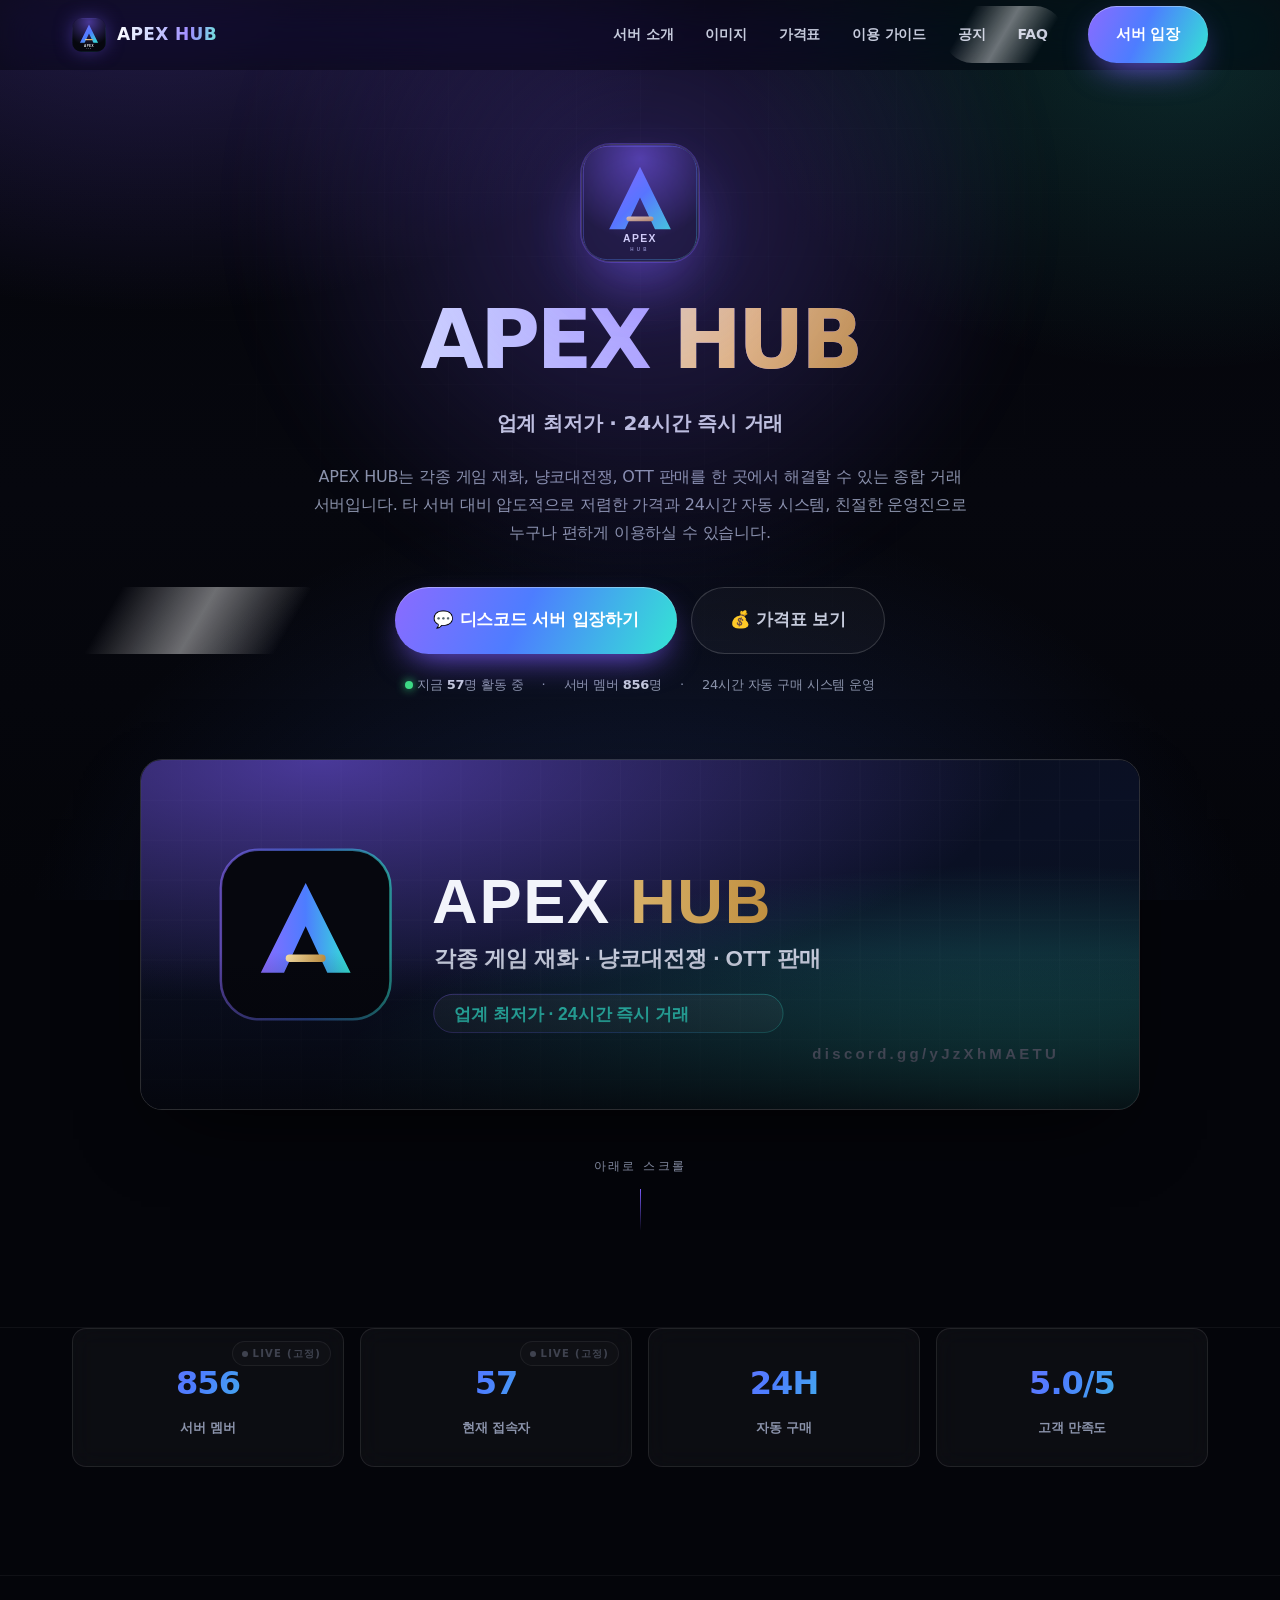
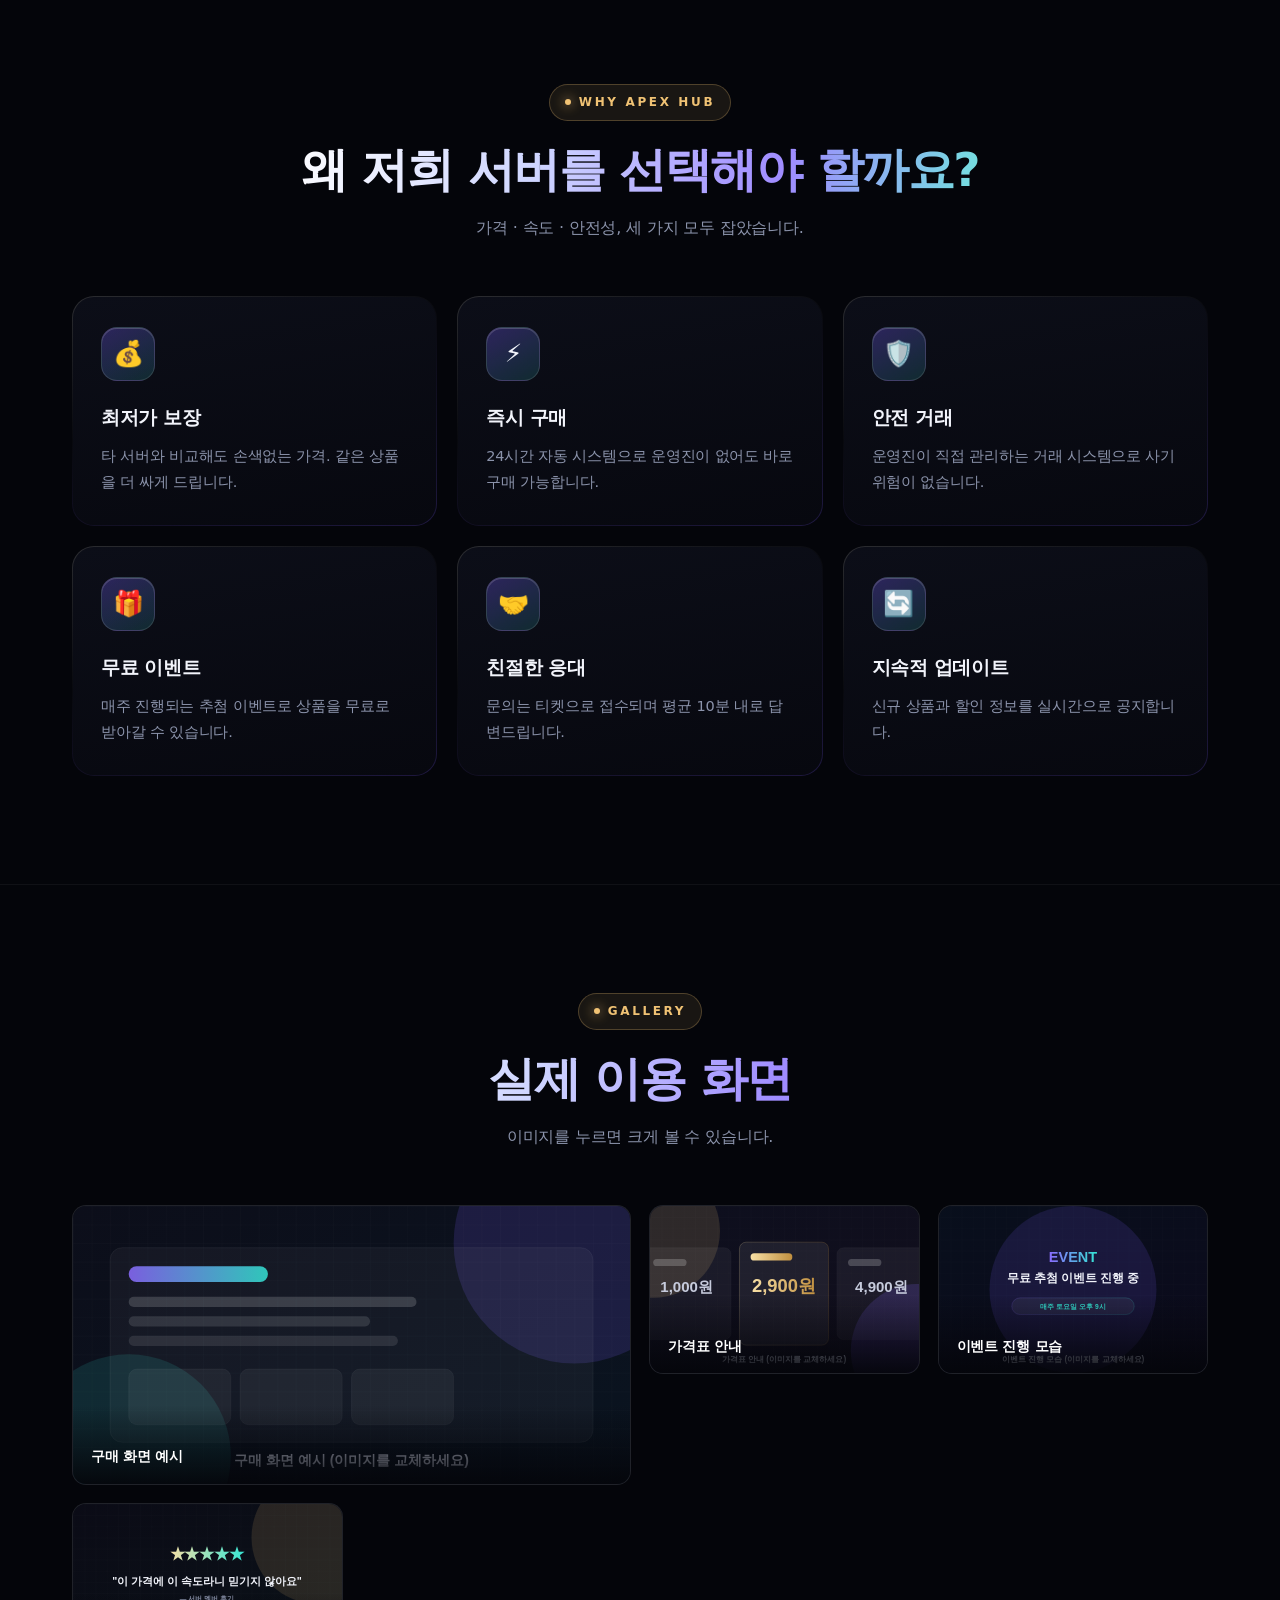
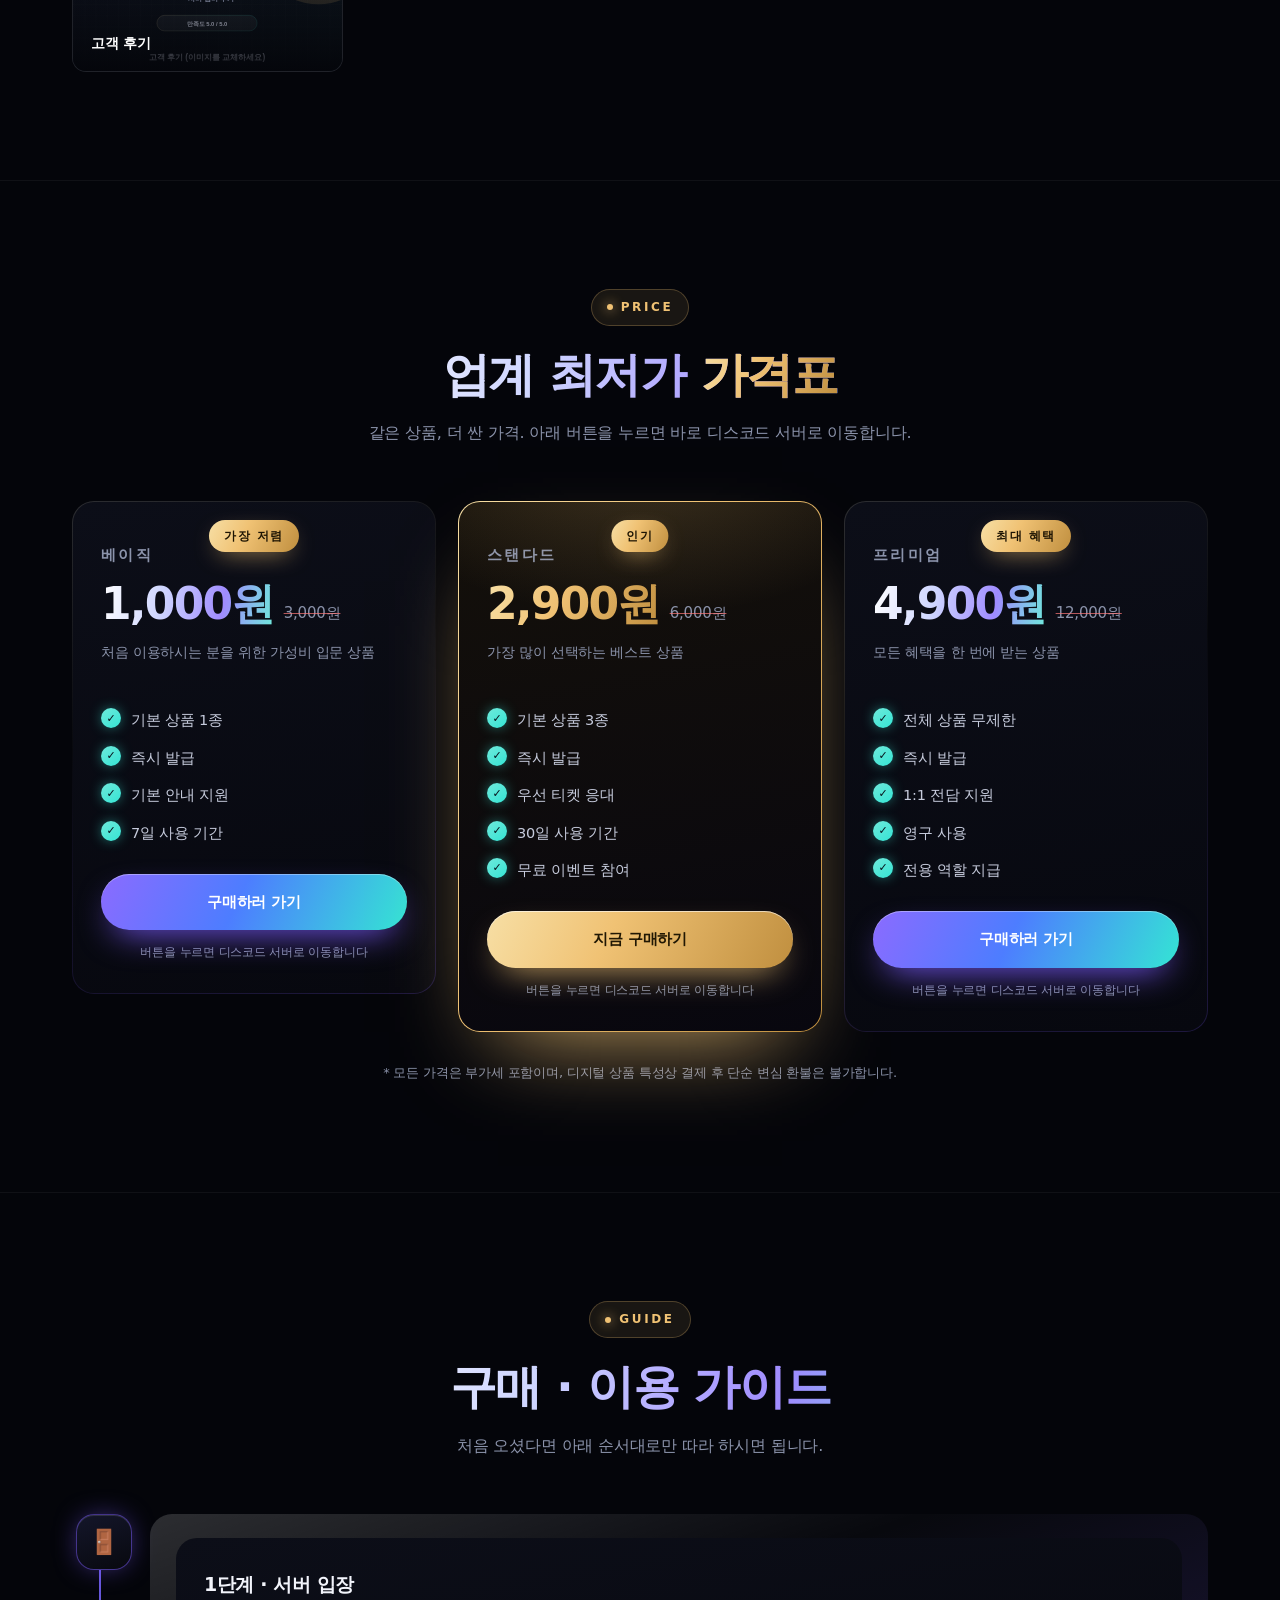
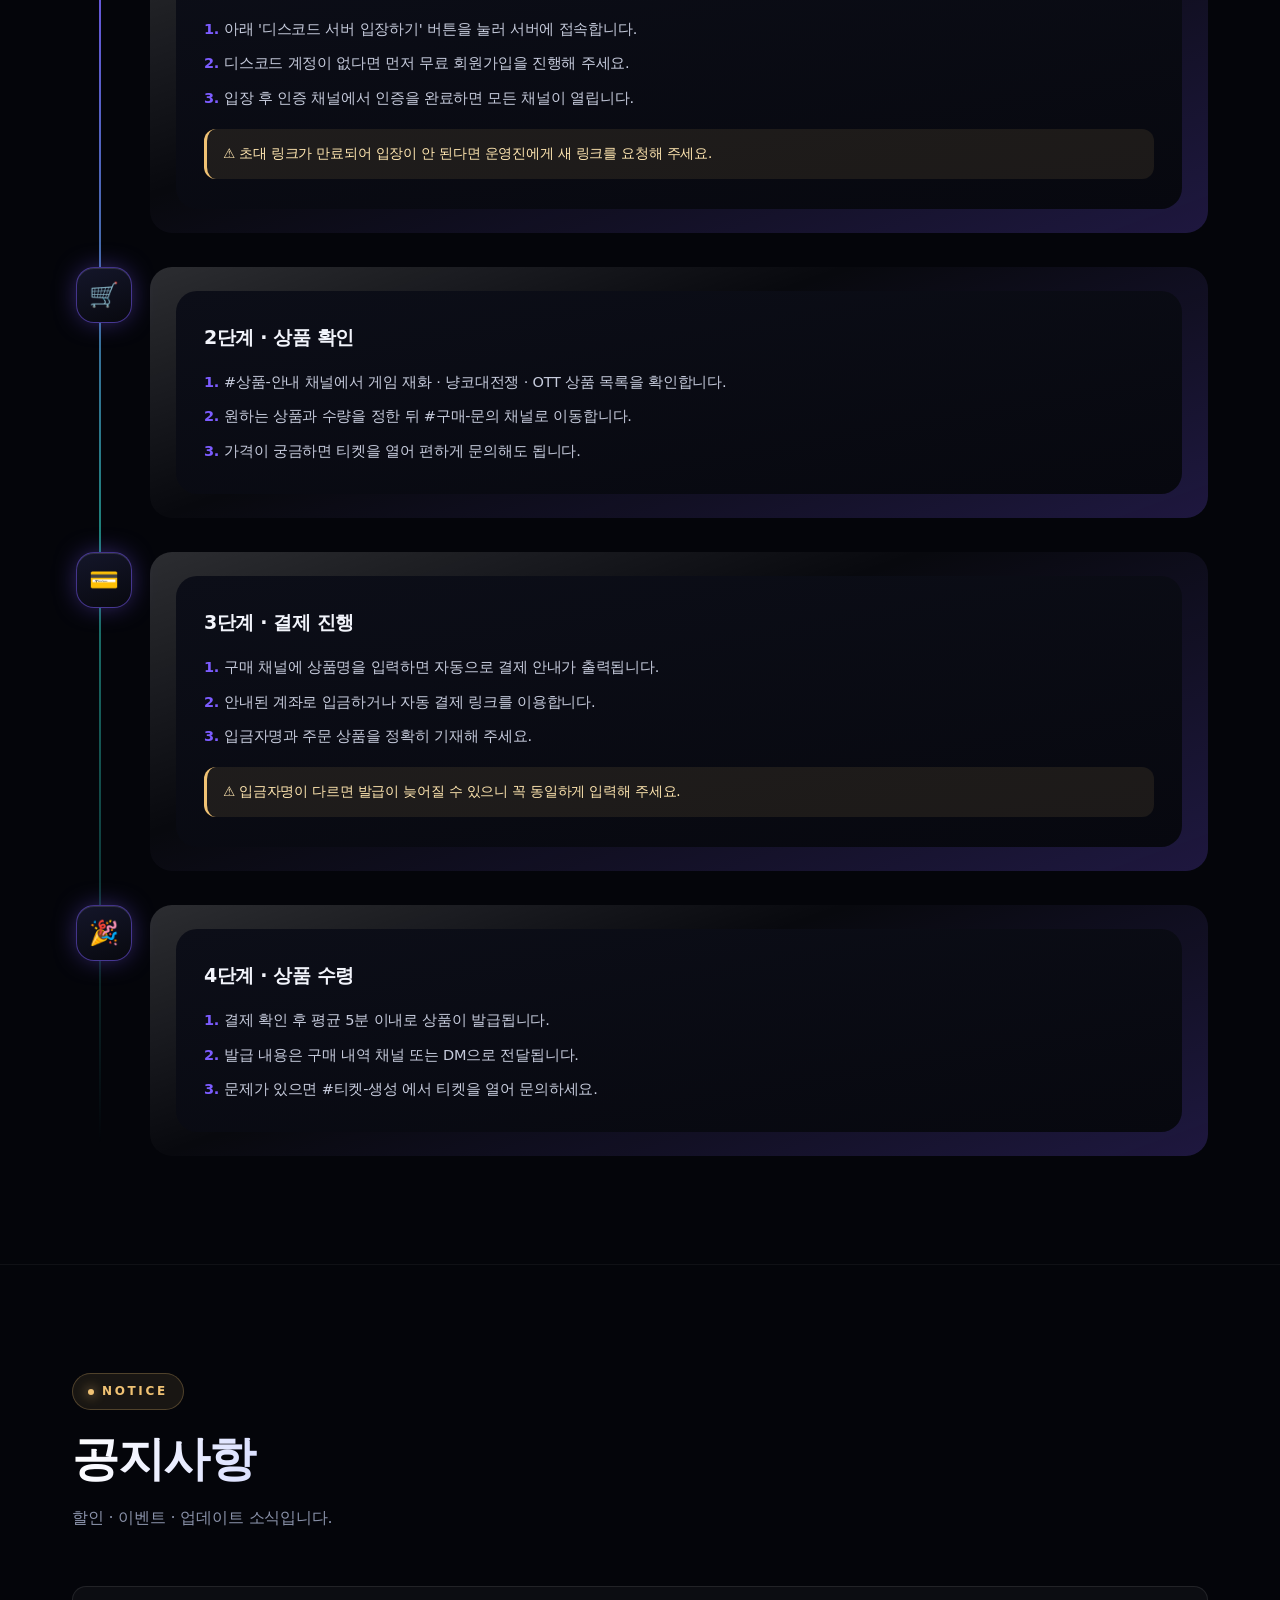
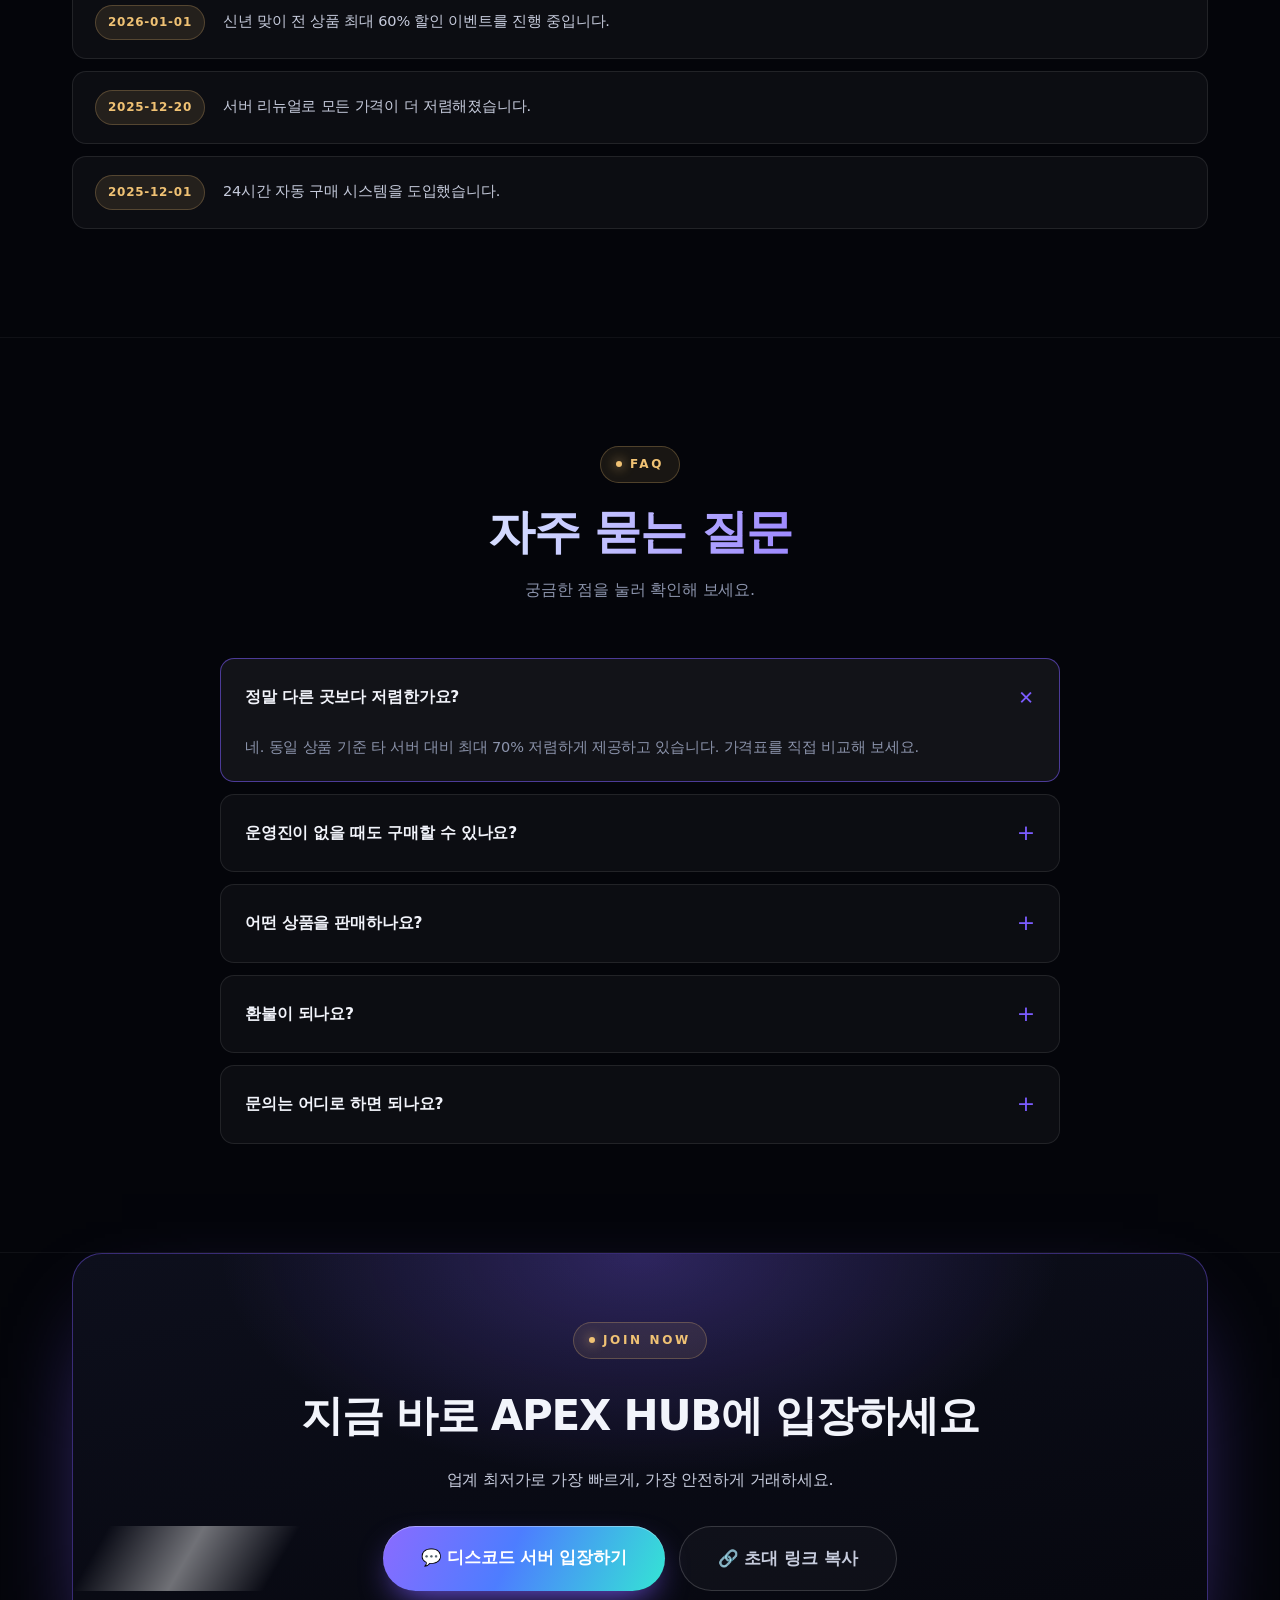
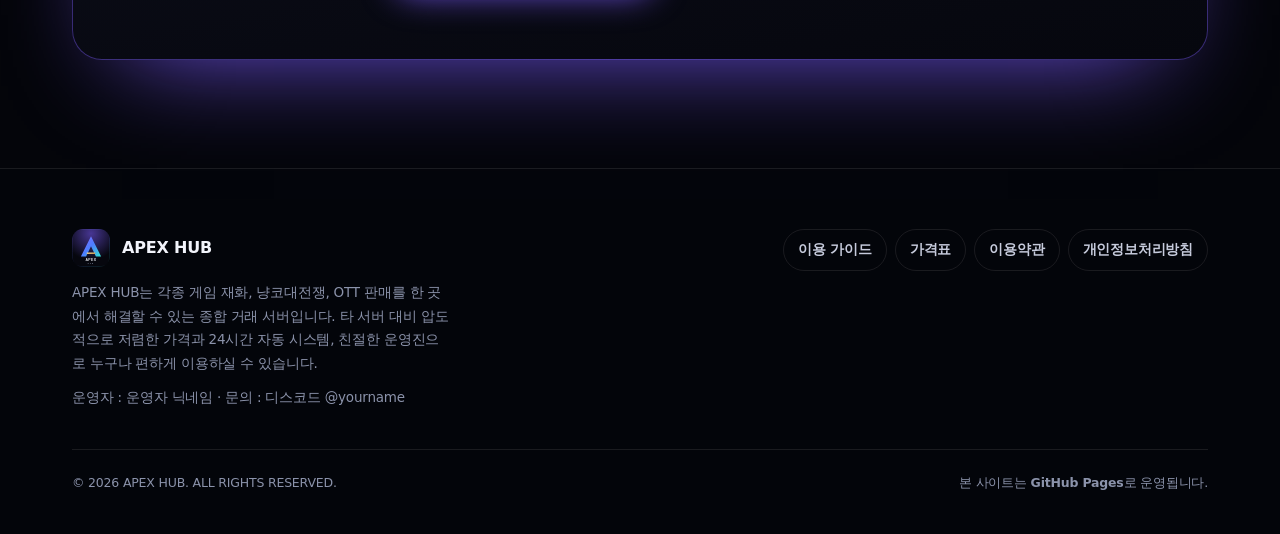
==== commit 62a92d55: "냥코대전쟁 명칭 수정 및 _check 폴더 제외" ====
--- a/index.html
+++ b/index.html
@@ -4,14 +4,14 @@
 <meta charset="UTF-8">
 <meta name="viewport" content="width=device-width, initial-scale=1">
 <title>APEX HUB | 업계 최저가 디스코드 서버</title>
-<meta name="description" content="각종 게임 재화 · 난코 대전장 · OTT 판매. 업계 최저가, 24시간 즉시 거래. 지금 디스코드 서버로 입장하세요.">
+<meta name="description" content="각종 게임 재화 · 냥코대전쟁 · OTT 판매. 업계 최저가, 24시간 즉시 거래. 지금 디스코드 서버로 입장하세요.">
 <meta name="theme-color" content="#04050a">
 <meta name="color-scheme" content="dark">
 
 <!-- 카카오톡 / 디스코드 등에 링크를 붙였을 때 보이는 미리보기 -->
 <meta property="og:type" content="website">
 <meta property="og:title" content="APEX HUB | 업계 최저가 디스코드 서버">
-<meta property="og:description" content="각종 게임 재화 · 난코 대전장 · OTT 판매. 업계 최저가, 24시간 즉시 거래.">
+<meta property="og:description" content="각종 게임 재화 · 냥코대전쟁 · OTT 판매. 업계 최저가, 24시간 즉시 거래.">
 <meta property="og:image" content="assets/images/banner.svg">
 <meta name="twitter:card" content="summary_large_image">
 
